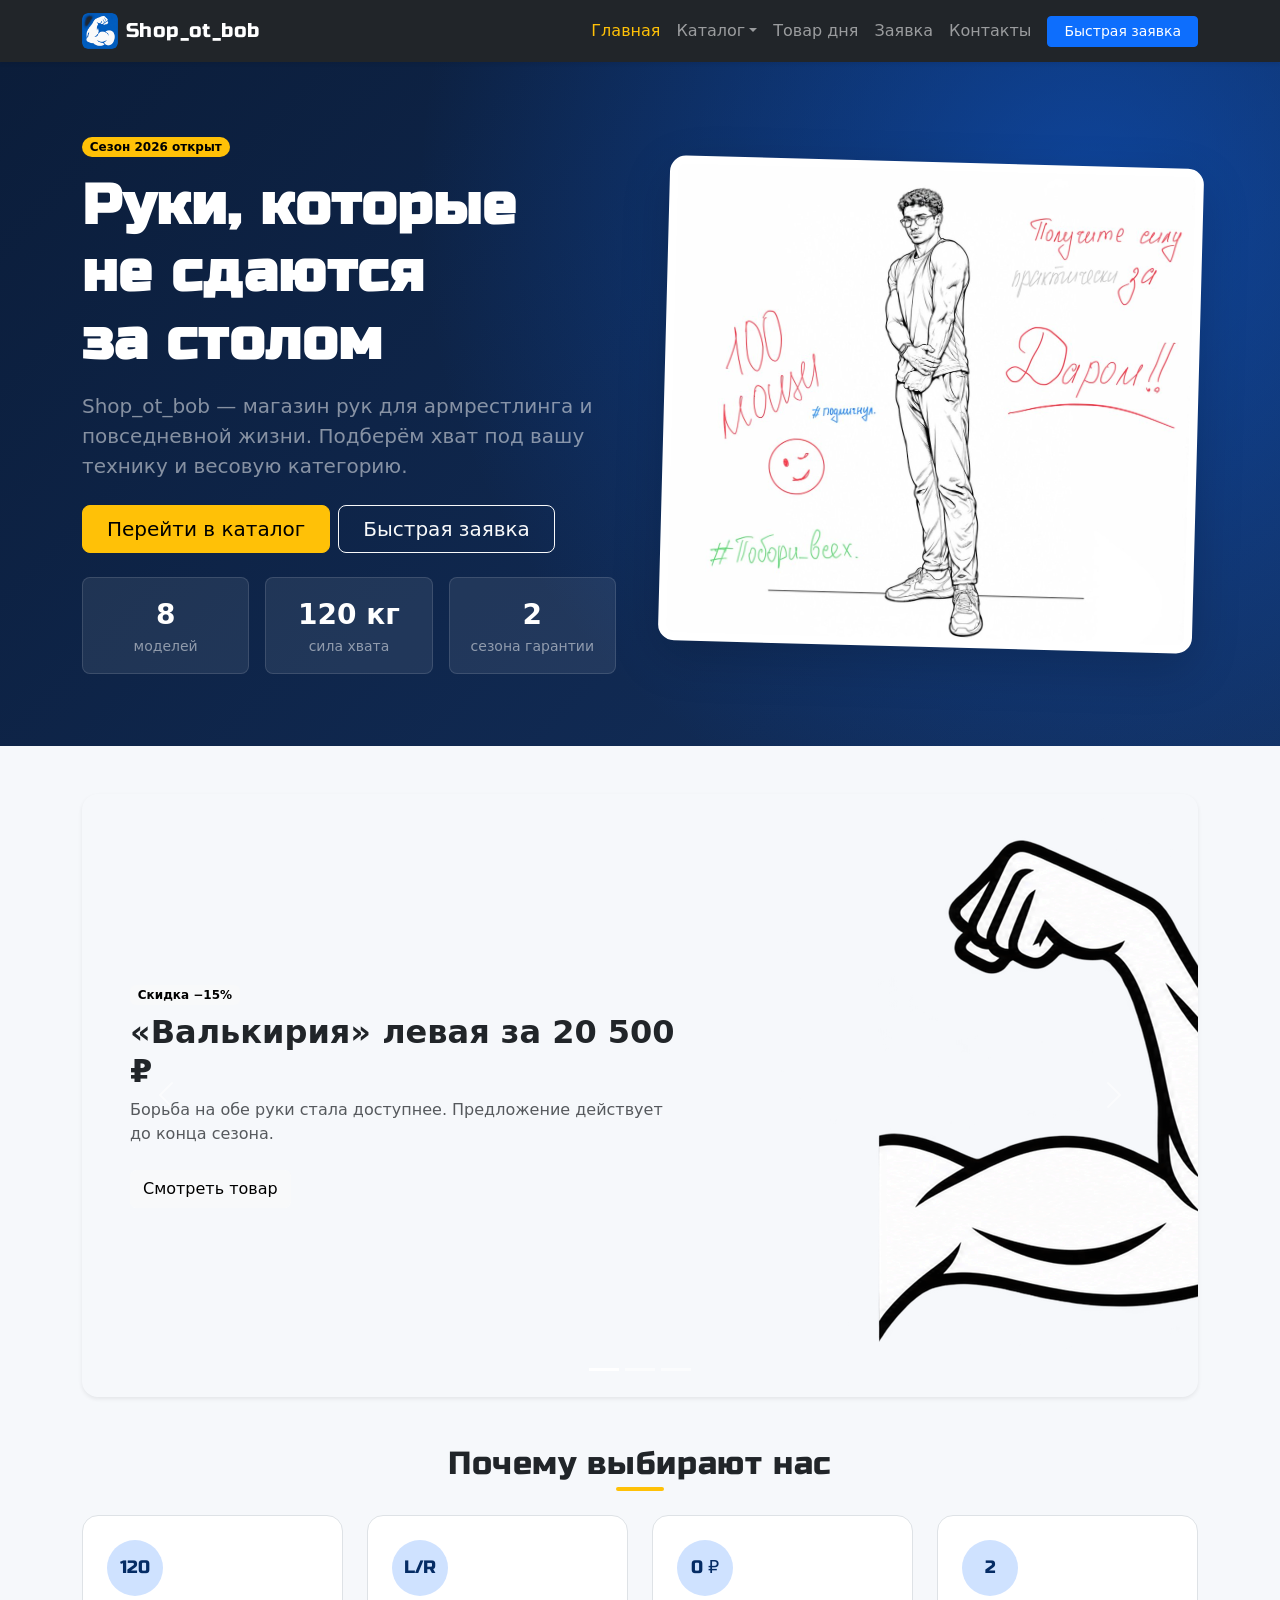
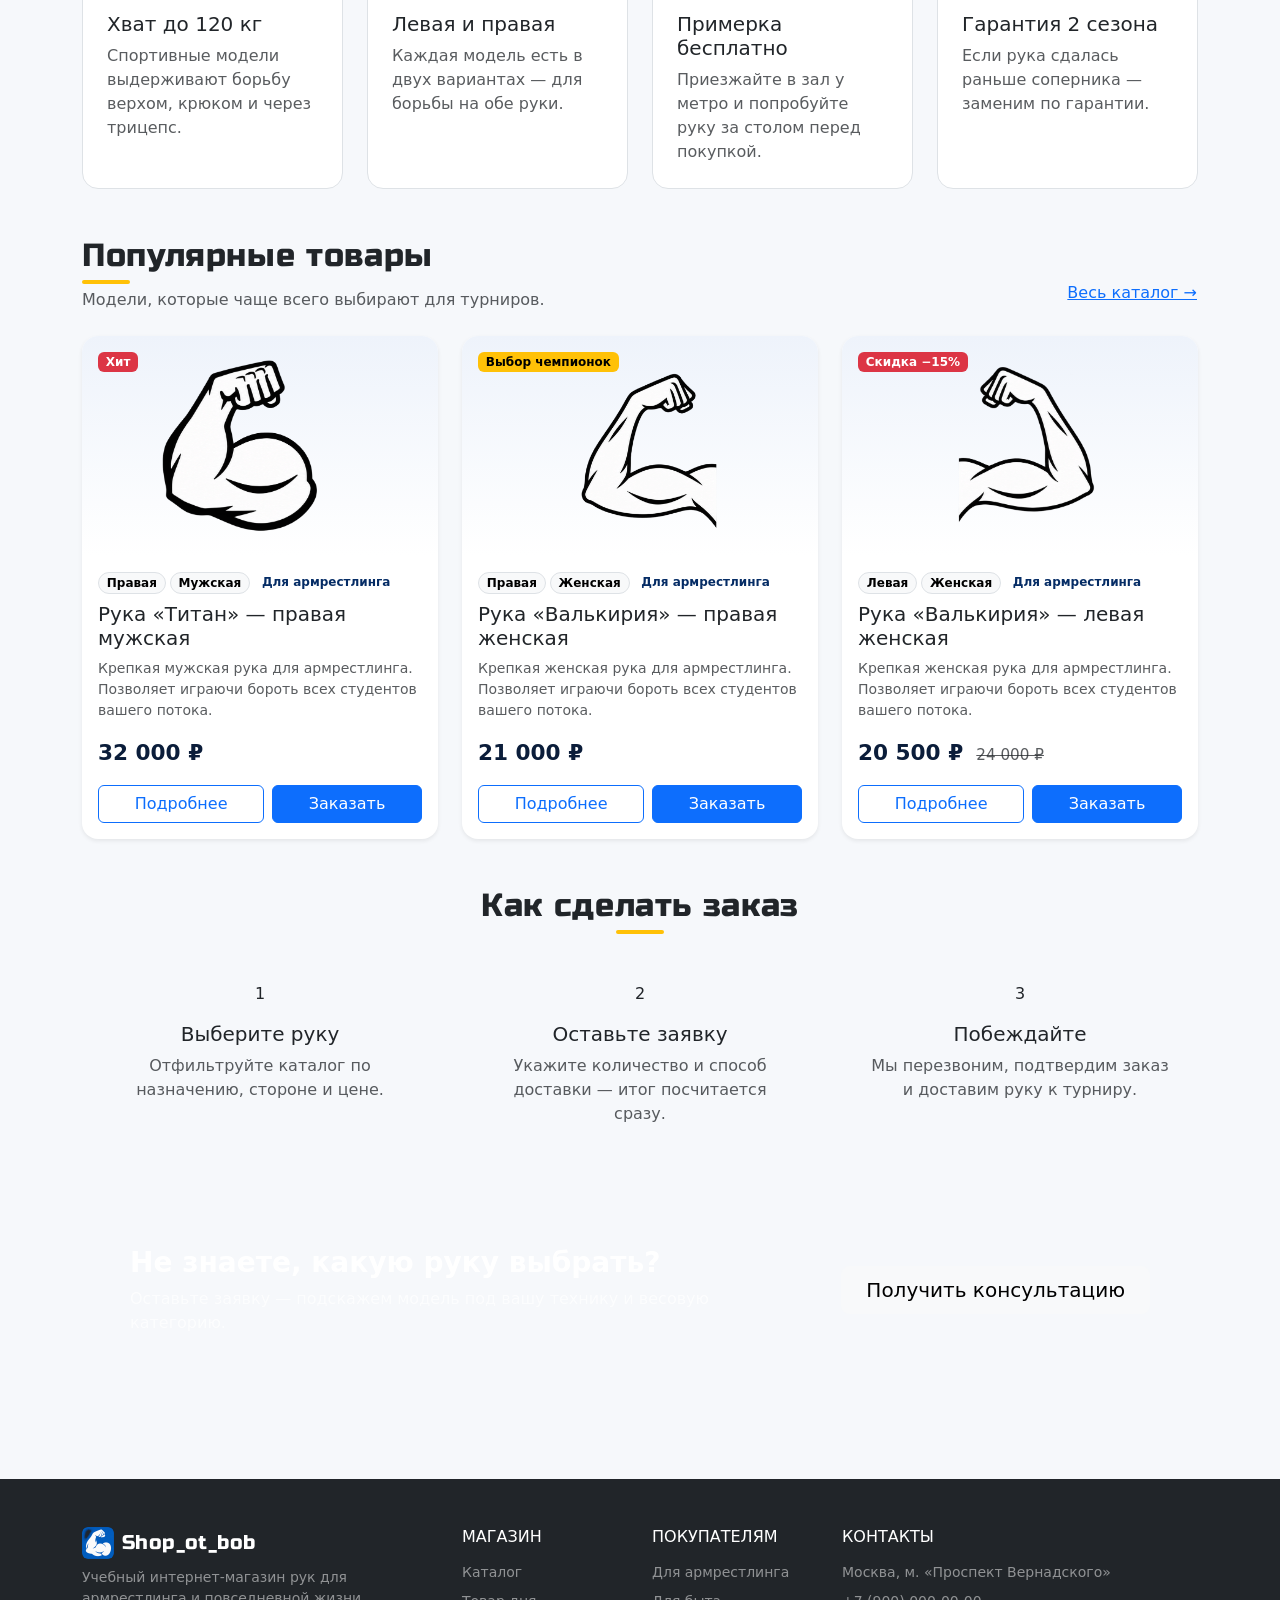
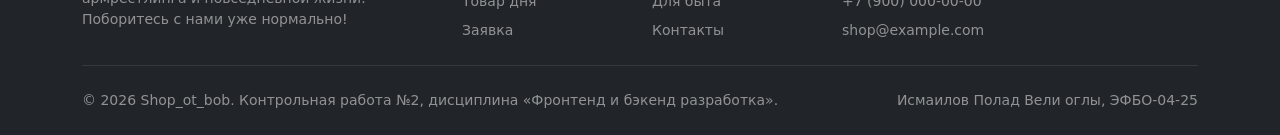
==== index.html @ 34218b52 "feat: add promo carousel, order steps and CTA to homepage Co-Authored-By: Claude Opus 5.5 <noreply@a" ====
<!DOCTYPE html>
<html lang="ru">
<head>
  <meta charset="UTF-8">
  <meta name="viewport" content="width=device-width, initial-scale=1.0">
  <title>Главная — Shop_ot_bob</title>
  <link rel="icon" type="image/png" href="images/logo.png">
  <link rel="preconnect" href="https://fonts.googleapis.com">
  <link rel="preconnect" href="https://fonts.gstatic.com" crossorigin>
  <link href="https://fonts.googleapis.com/css2?family=Russo+One&display=swap" rel="stylesheet">
  <link href="https://cdn.jsdelivr.net/npm/bootstrap@5.3.8/dist/css/bootstrap.min.css" rel="stylesheet">
  <link rel="stylesheet" href="css/custom.css">
</head>
<body class="d-flex flex-column min-vh-100">
  <header>
    <nav class="navbar navbar-expand-lg navbar-dark bg-dark sticky-top shadow-sm site-navbar" aria-label="Основная навигация">
      <div class="container">
        <a class="navbar-brand d-flex align-items-center gap-2 brand" href="index.html">
          <img src="images/logo.png" alt="" width="36" height="36" class="rounded-2">
          Shop_ot_bob
        </a>
        <button class="navbar-toggler" type="button" data-bs-toggle="collapse" data-bs-target="#mainNavbar" aria-controls="mainNavbar" aria-expanded="false" aria-label="Открыть меню">
          <span class="navbar-toggler-icon"></span>
        </button>
        <div class="collapse navbar-collapse" id="mainNavbar">
          <ul class="navbar-nav ms-auto mb-2 mb-lg-0 align-items-lg-center">
          <li class="nav-item"><a class="nav-link active" aria-current="page" href="index.html">Главная</a></li>
          <li class="nav-item dropdown">
            <a class="nav-link dropdown-toggle" href="catalog.html" role="button" data-bs-toggle="dropdown" aria-expanded="false">Каталог</a>
            <ul class="dropdown-menu dropdown-menu-dark">
              <li><a class="dropdown-item" href="catalog.html">Все товары</a></li>
              <li><hr class="dropdown-divider"></li>
              <li><a class="dropdown-item" href="catalog.html?category=sport">Для армрестлинга</a></li>
              <li><a class="dropdown-item" href="catalog.html?category=daily">Для быта</a></li>
            </ul>
          </li>
          <li class="nav-item"><a class="nav-link" href="product.html">Товар дня</a></li>
          <li class="nav-item"><a class="nav-link" href="order.html">Заявка</a></li>
          <li class="nav-item"><a class="nav-link" href="contacts.html">Контакты</a></li>
          <li class="nav-item ms-lg-2 mt-2 mt-lg-0">
            <button type="button" class="btn btn-primary btn-sm px-3" data-bs-toggle="modal" data-bs-target="#orderModal">Быстрая заявка</button>
          </li>
          </ul>
        </div>
      </div>
    </nav>
  </header>

  <main class="flex-grow-1">
    <section class="container-fluid hero text-white py-5">
      <div class="container py-lg-4">
        <div class="row align-items-center g-5">
          <div class="col-12 col-lg-6">
            <span class="badge rounded-pill text-bg-warning mb-3">Сезон 2026 открыт</span>
            <h1 class="display-4 fw-bold hero__title mb-3">Руки, которые не&nbsp;сдаются за&nbsp;столом</h1>
            <p class="lead text-white-50 mb-4">Shop_ot_bob — магазин рук для армрестлинга и повседневной жизни. Подберём хват под вашу технику и&nbsp;весовую категорию.</p>
            <div class="d-flex flex-wrap gap-2 mb-4">
              <a class="btn btn-warning btn-lg px-4" href="catalog.html">Перейти в каталог</a>
              <button type="button" class="btn btn-outline-light btn-lg px-4" data-bs-toggle="modal" data-bs-target="#orderModal">Быстрая заявка</button>
            </div>
            <div class="row g-3 text-center hero__stats">
              <div class="col-4">
                <div class="p-3 rounded-3 hero__stat">
                  <div class="fs-3 fw-bold">8</div>
                  <div class="small text-white-50">моделей</div>
                </div>
              </div>
              <div class="col-4">
                <div class="p-3 rounded-3 hero__stat">
                  <div class="fs-3 fw-bold">120&nbsp;кг</div>
                  <div class="small text-white-50">сила хвата</div>
                </div>
              </div>
              <div class="col-4">
                <div class="p-3 rounded-3 hero__stat">
                  <div class="fs-3 fw-bold">2</div>
                  <div class="small text-white-50">сезона гарантии</div>
                </div>
              </div>
            </div>
          </div>
          <div class="col-12 col-lg-6">
            <div class="hero__media bg-white rounded-4 shadow-lg p-2">
              <img src="images/promo.jpg" class="img-fluid rounded-3" alt="Основатель магазина на рекламном плакате: «Получите силу армрестлинга за даром»">
            </div>
          </div>
        </div>
      </div>
    </section>

    <section class="container my-5" aria-labelledby="promo-title">
      <h2 id="promo-title" class="visually-hidden">Акции магазина</h2>
      <div id="promoCarousel" class="carousel slide promo-carousel rounded-4 overflow-hidden shadow-sm" data-bs-ride="carousel" data-bs-interval="6000">
        <div class="carousel-indicators">
          <button type="button" data-bs-target="#promoCarousel" data-bs-slide-to="0" class="active" aria-current="true" aria-label="Акция 1"></button>
          <button type="button" data-bs-target="#promoCarousel" data-bs-slide-to="1" aria-label="Акция 2"></button>
          <button type="button" data-bs-target="#promoCarousel" data-bs-slide-to="2" aria-label="Акция 3"></button>
        </div>
        <div class="carousel-inner">
          <div class="carousel-item active promo-slide promo-slide--red">
            <div class="row g-0 align-items-center h-100">
              <div class="col-12 col-md-7 px-5 pt-4 pb-5 p-lg-5">
                <span class="badge text-bg-light mb-2">Скидка −15%</span>
                <h3 class="h2 fw-bold">«Валькирия» левая за 20 500 ₽</h3>
                <p class="mb-4 opacity-75">Борьба на обе руки стала доступнее. Предложение действует до конца сезона.</p>
                <a href="product.html?id=4" class="btn btn-light">Смотреть товар</a>
              </div>
              <div class="col-md-5 d-none d-md-block text-center p-4">
                <img src="images/lev_zhenskaya_ruka.png" class="promo-slide__img" alt="">
              </div>
            </div>
          </div>
          <div class="carousel-item promo-slide promo-slide--blue">
            <div class="row g-0 align-items-center h-100">
              <div class="col-12 col-md-7 px-5 pt-4 pb-5 p-lg-5">
                <span class="badge text-bg-success mb-2">Новинка</span>
                <h3 class="h2 fw-bold">«Титан» теперь и для левой руки</h3>
                <p class="mb-4 opacity-75">Зеркальная версия флагмана с хватом 115 кг для левосторонней борьбы.</p>
                <a href="product.html?id=2" class="btn btn-light">Смотреть товар</a>
              </div>
              <div class="col-md-5 d-none d-md-block text-center p-4">
                <img src="images/levaya_ruka.png" class="promo-slide__img" alt="">
              </div>
            </div>
          </div>
          <div class="carousel-item promo-slide promo-slide--dark">
            <div class="row g-0 align-items-center h-100">
              <div class="col-12 col-md-7 px-5 pt-4 pb-5 p-lg-5">
                <span class="badge text-bg-warning mb-2">Доставка</span>
                <h3 class="h2 fw-bold">Бесплатная доставка от 30 000 ₽</h3>
                <p class="mb-4 opacity-75">Курьером по Москве или самовывозом у метро «Проспект Вернадского».</p>
                <a href="order.html" class="btn btn-light">Оформить заявку</a>
              </div>
              <div class="col-md-5 d-none d-md-block text-center p-4">
                <img src="images/pravaya_ruka.png" class="promo-slide__img" alt="">
              </div>
            </div>
          </div>
        </div>
        <button class="carousel-control-prev" type="button" data-bs-target="#promoCarousel" data-bs-slide="prev">
          <span class="carousel-control-prev-icon" aria-hidden="true"></span>
          <span class="visually-hidden">Предыдущая акция</span>
        </button>
        <button class="carousel-control-next" type="button" data-bs-target="#promoCarousel" data-bs-slide="next">
          <span class="carousel-control-next-icon" aria-hidden="true"></span>
          <span class="visually-hidden">Следующая акция</span>
        </button>
      </div>
    </section>

    <section class="container my-5" aria-labelledby="advantages-title">
      <h2 id="advantages-title" class="section-title text-center mb-4">Почему выбирают нас</h2>
      <div class="row g-4">
        <div class="col-12 col-md-6 col-lg-3">
          <div class="feature h-100 p-4 bg-body rounded-4 border">
            <div class="feature__icon mb-3">120</div>
            <h3 class="h5">Хват до 120 кг</h3>
            <p class="mb-0 text-body-secondary">Спортивные модели выдерживают борьбу верхом, крюком и через трицепс.</p>
          </div>
        </div>
        <div class="col-12 col-md-6 col-lg-3">
          <div class="feature h-100 p-4 bg-body rounded-4 border">
            <div class="feature__icon mb-3">L/R</div>
            <h3 class="h5">Левая и правая</h3>
            <p class="mb-0 text-body-secondary">Каждая модель есть в двух вариантах — для борьбы на обе руки.</p>
          </div>
        </div>
        <div class="col-12 col-md-6 col-lg-3">
          <div class="feature h-100 p-4 bg-body rounded-4 border">
            <div class="feature__icon mb-3">0&nbsp;₽</div>
            <h3 class="h5">Примерка бесплатно</h3>
            <p class="mb-0 text-body-secondary">Приезжайте в зал у метро и попробуйте руку за столом перед покупкой.</p>
          </div>
        </div>
        <div class="col-12 col-md-6 col-lg-3">
          <div class="feature h-100 p-4 bg-body rounded-4 border">
            <div class="feature__icon mb-3">2</div>
            <h3 class="h5">Гарантия 2 сезона</h3>
            <p class="mb-0 text-body-secondary">Если рука сдалась раньше соперника — заменим по гарантии.</p>
          </div>
        </div>
      </div>
    </section>

    <section class="container my-5" aria-labelledby="popular-title">
      <div class="row align-items-end g-3 mb-4">
        <div class="col-12 col-md-8">
          <h2 id="popular-title" class="section-title mb-1">Популярные товары</h2>
          <p class="text-body-secondary mb-0">Модели, которые чаще всего выбирают для турниров.</p>
        </div>
        <div class="col-12 col-md-4 text-md-end">
          <a href="catalog.html" class="btn btn-link px-0">Весь каталог →</a>
        </div>
      </div>
      <div class="row g-4">
        <div class="col-12 col-md-6 col-lg-4 product-col" data-id="1" data-name="Рука «Титан» — правая мужская" data-price="32000" data-category="sport" data-gender="m" data-side="right" data-stock="yes">
          <article class="card product-card h-100 shadow-sm">
            <div class="product-card__media position-relative">
              <span class="badge text-bg-danger product-card__badge position-absolute top-0 start-0 m-3">Хит</span>
              <img src="images/pravaya_ruka.png" class="card-img-top product-card__img" alt="Рука «Титан» — правая мужская" loading="lazy">
            </div>
            <div class="card-body d-flex flex-column">
              <div class="d-flex flex-wrap gap-1 mb-2">
                <span class="badge rounded-pill text-bg-light border">Правая</span>
                <span class="badge rounded-pill text-bg-light border">Мужская</span>
                <span class="badge rounded-pill text-bg-primary-subtle text-primary-emphasis">Для армрестлинга</span>
              </div>
              <h3 class="card-title h5">Рука «Титан» — правая мужская</h3>
              <p class="card-text text-body-secondary small">Крепкая мужская рука для армрестлинга. Позволяет играючи бороть всех студентов вашего потока.</p>
              <div class="mt-auto">
                <p class="price mb-3">32 000 ₽</p>
                <div class="d-flex gap-2">
                  <a href="product.html?id=1" class="btn btn-outline-primary flex-fill">Подробнее</a>
                  <button type="button" class="btn btn-primary flex-fill" data-bs-toggle="modal" data-bs-target="#orderModal" data-product="1">Заказать</button>
                </div>
              </div>
            </div>
          </article>
        </div>
        <div class="col-12 col-md-6 col-lg-4 product-col" data-id="3" data-name="Рука «Валькирия» — правая женская" data-price="21000" data-category="sport" data-gender="f" data-side="right" data-stock="yes">
          <article class="card product-card h-100 shadow-sm">
            <div class="product-card__media position-relative">
              <span class="badge text-bg-warning product-card__badge position-absolute top-0 start-0 m-3">Выбор чемпионок</span>
              <img src="images/prav_zhenskaya_ruka.png" class="card-img-top product-card__img" alt="Рука «Валькирия» — правая женская" loading="lazy">
            </div>
            <div class="card-body d-flex flex-column">
              <div class="d-flex flex-wrap gap-1 mb-2">
                <span class="badge rounded-pill text-bg-light border">Правая</span>
                <span class="badge rounded-pill text-bg-light border">Женская</span>
                <span class="badge rounded-pill text-bg-primary-subtle text-primary-emphasis">Для армрестлинга</span>
              </div>
              <h3 class="card-title h5">Рука «Валькирия» — правая женская</h3>
              <p class="card-text text-body-secondary small">Крепкая женская рука для армрестлинга. Позволяет играючи бороть всех студентов вашего потока.</p>
              <div class="mt-auto">
                <p class="price mb-3">21 000 ₽</p>
                <div class="d-flex gap-2">
                  <a href="product.html?id=3" class="btn btn-outline-primary flex-fill">Подробнее</a>
                  <button type="button" class="btn btn-primary flex-fill" data-bs-toggle="modal" data-bs-target="#orderModal" data-product="3">Заказать</button>
                </div>
              </div>
            </div>
          </article>
        </div>
        <div class="col-12 col-md-6 col-lg-4 product-col" data-id="4" data-name="Рука «Валькирия» — левая женская" data-price="20500" data-category="sport" data-gender="f" data-side="left" data-stock="yes">
          <article class="card product-card h-100 shadow-sm">
            <div class="product-card__media position-relative">
              <span class="badge text-bg-danger product-card__badge position-absolute top-0 start-0 m-3">Скидка −15%</span>
              <img src="images/lev_zhenskaya_ruka.png" class="card-img-top product-card__img" alt="Рука «Валькирия» — левая женская" loading="lazy">
            </div>
            <div class="card-body d-flex flex-column">
              <div class="d-flex flex-wrap gap-1 mb-2">
                <span class="badge rounded-pill text-bg-light border">Левая</span>
                <span class="badge rounded-pill text-bg-light border">Женская</span>
                <span class="badge rounded-pill text-bg-primary-subtle text-primary-emphasis">Для армрестлинга</span>
              </div>
              <h3 class="card-title h5">Рука «Валькирия» — левая женская</h3>
              <p class="card-text text-body-secondary small">Крепкая женская рука для армрестлинга. Позволяет играючи бороть всех студентов вашего потока.</p>
              <div class="mt-auto">
                <p class="price mb-3">20 500 ₽ <s class="price-old">24 000 ₽</s></p>
                <div class="d-flex gap-2">
                  <a href="product.html?id=4" class="btn btn-outline-primary flex-fill">Подробнее</a>
                  <button type="button" class="btn btn-primary flex-fill" data-bs-toggle="modal" data-bs-target="#orderModal" data-product="4">Заказать</button>
                </div>
              </div>
            </div>
          </article>
        </div>
      </div>
    </section>

    <section class="container my-5" aria-labelledby="steps-title">
      <h2 id="steps-title" class="section-title text-center mb-4">Как сделать заказ</h2>
      <div class="row g-4 text-center">
        <div class="col-12 col-md-4">
          <div class="step h-100 p-4">
            <div class="step__num mx-auto mb-3">1</div>
            <h3 class="h5">Выберите руку</h3>
            <p class="text-body-secondary mb-0">Отфильтруйте каталог по назначению, стороне и цене.</p>
          </div>
        </div>
        <div class="col-12 col-md-4">
          <div class="step h-100 p-4">
            <div class="step__num mx-auto mb-3">2</div>
            <h3 class="h5">Оставьте заявку</h3>
            <p class="text-body-secondary mb-0">Укажите количество и способ доставки — итог посчитается сразу.</p>
          </div>
        </div>
        <div class="col-12 col-md-4">
          <div class="step h-100 p-4">
            <div class="step__num mx-auto mb-3">3</div>
            <h3 class="h5">Побеждайте</h3>
            <p class="text-body-secondary mb-0">Мы перезвоним, подтвердим заказ и доставим руку к турниру.</p>
          </div>
        </div>
      </div>
    </section>

    <section class="container my-5">
      <div class="cta rounded-4 p-4 p-lg-5 text-white">
        <div class="row align-items-center g-4">
          <div class="col-12 col-lg-8">
            <h2 class="h3 fw-bold mb-2">Не знаете, какую руку выбрать?</h2>
            <p class="mb-0 opacity-75">Оставьте заявку — подскажем модель под вашу технику и весовую категорию.</p>
          </div>
          <div class="col-12 col-lg-4 text-lg-end">
            <button type="button" class="btn btn-light btn-lg px-4" data-bs-toggle="modal" data-bs-target="#orderModal">Получить консультацию</button>
          </div>
        </div>
      </div>
    </section>
  </main>

  <footer class="site-footer bg-dark text-white-50 pt-5 pb-4 mt-5">
    <div class="container">
      <div class="row g-4">
        <div class="col-12 col-md-6 col-lg-4">
          <a class="d-inline-flex align-items-center gap-2 text-white text-decoration-none brand fs-5 mb-2" href="index.html">
            <img src="images/logo.png" alt="" width="32" height="32" class="rounded-2">
            Shop_ot_bob
          </a>
          <p class="small mb-0">Учебный интернет-магазин рук для армрестлинга и повседневной жизни. Поборитесь с нами уже нормально!</p>
        </div>
        <div class="col-6 col-md-3 col-lg-2">
          <h2 class="h6 text-white text-uppercase mb-3">Магазин</h2>
          <ul class="list-unstyled small mb-0">
            <li class="mb-2"><a class="footer-link" href="catalog.html">Каталог</a></li>
            <li class="mb-2"><a class="footer-link" href="product.html">Товар дня</a></li>
            <li><a class="footer-link" href="order.html">Заявка</a></li>
          </ul>
        </div>
        <div class="col-6 col-md-3 col-lg-2">
          <h2 class="h6 text-white text-uppercase mb-3">Покупателям</h2>
          <ul class="list-unstyled small mb-0">
            <li class="mb-2"><a class="footer-link" href="catalog.html?category=sport">Для армрестлинга</a></li>
            <li class="mb-2"><a class="footer-link" href="catalog.html?category=daily">Для быта</a></li>
            <li><a class="footer-link" href="contacts.html">Контакты</a></li>
          </ul>
        </div>
        <div class="col-12 col-lg-4">
          <h2 class="h6 text-white text-uppercase mb-3">Контакты</h2>
          <ul class="list-unstyled small mb-0">
            <li class="mb-2">Москва, м. «Проспект Вернадского»</li>
            <li class="mb-2"><a class="footer-link" href="tel:+79000000000">+7 (900) 000-00-00</a></li>
            <li><a class="footer-link" href="mailto:shop@example.com">shop@example.com</a></li>
          </ul>
        </div>
      </div>
      <hr class="border-secondary my-4">
      <div class="d-flex flex-column flex-md-row justify-content-between gap-2 small">
        <span>&copy; 2026 Shop_ot_bob. Контрольная работа №2, дисциплина «Фронтенд и бэкенд разработка».</span>
        <span>Исмаилов Полад Вели оглы, ЭФБО-04-25</span>
      </div>
    </div>
  </footer>

  <div class="modal fade" id="orderModal" tabindex="-1" aria-labelledby="orderModalLabel" aria-hidden="true">
    <div class="modal-dialog modal-dialog-centered">
      <div class="modal-content">
        <form id="quickOrderForm" class="needs-validation" action="#" method="post" novalidate>
          <div class="modal-header">
            <h2 class="modal-title fs-5" id="orderModalLabel">Быстрая заявка</h2>
            <button type="button" class="btn-close" data-bs-dismiss="modal" aria-label="Закрыть"></button>
          </div>
          <div class="modal-body">
            <p class="text-body-secondary small">Оставьте контакты — перезвоним в течение дня и уточним размер хвата.</p>
            <div class="mb-3">
              <label for="quick-name" class="form-label">Имя</label>
              <input id="quick-name" name="name" type="text" class="form-control" placeholder="Как к вам обращаться" minlength="2" autocomplete="given-name" required>
              <div class="invalid-feedback">Введите имя (минимум 2 символа).</div>
            </div>
            <div class="mb-3">
              <label for="quick-phone" class="form-label">Телефон</label>
              <div class="input-group has-validation">
                <span class="input-group-text">+7</span>
                <input id="quick-phone" name="phone" type="tel" inputmode="numeric" class="form-control" placeholder="9001234567" pattern="[0-9]{10}" autocomplete="tel-national" required>
                <div class="invalid-feedback">Введите 10 цифр номера без +7.</div>
              </div>
            </div>
            <div class="mb-3">
              <label for="quick-product" class="form-label">Товар</label>
              <select id="quick-product" name="product" class="form-select" required>
                <option value="" selected disabled>Выберите товар</option>
                <option value="1" data-price="32000">Рука «Титан» — правая мужская — 32 000 ₽</option>
                <option value="2" data-price="31000">Рука «Титан» — левая мужская — 31 000 ₽</option>
                <option value="3" data-price="21000">Рука «Валькирия» — правая женская — 21 000 ₽</option>
                <option value="4" data-price="20500">Рука «Валькирия» — левая женская — 20 500 ₽</option>
                <option value="5" data-price="10000">Рука «Будни» — правая мужская — 10 000 ₽</option>
                <option value="6" data-price="10000">Рука «Будни» — левая мужская — 10 000 ₽</option>
                <option value="7" data-price="9000">Рука «Грация» — правая женская — 9 000 ₽</option>
                <option value="8" data-price="8100">Рука «Грация» — левая женская — 8 100 ₽</option>
              </select>
              <div class="invalid-feedback">Выберите товар.</div>
            </div>
            <div class="form-check">
              <input id="quick-agree" name="agreement" type="checkbox" class="form-check-input" required>
              <label for="quick-agree" class="form-check-label">Согласен на обработку персональных данных</label>
              <div class="invalid-feedback">Без согласия заявку отправить нельзя.</div>
            </div>
          </div>
          <div class="modal-footer">
            <button type="button" class="btn btn-outline-secondary" data-bs-dismiss="modal">Отмена</button>
            <button type="submit" class="btn btn-primary">Отправить заявку</button>
          </div>
        </form>
      </div>
    </div>
  </div>

  <div class="toast-container position-fixed bottom-0 end-0 p-3">
    <div id="appToast" class="toast" role="status" aria-live="polite" aria-atomic="true">
      <div class="toast-header">
        <img src="images/logo.png" class="rounded me-2" alt="" width="20" height="20">
        <strong class="me-auto">Shop_ot_bob</strong>
        <small>только что</small>
        <button type="button" class="btn-close" data-bs-dismiss="toast" aria-label="Закрыть"></button>
      </div>
      <div class="toast-body" id="appToastBody">Готово!</div>
    </div>
  </div>

  <script src="https://cdn.jsdelivr.net/npm/bootstrap@5.3.8/dist/js/bootstrap.bundle.min.js"></script>
  <script src="js/main.js"></script>
</body>
</html>
---- css/custom.css ----
:root {
  --shop-accent: #ffc107;
  --shop-dark: #0b1d3a;
  --shop-blue: #0d5bd7;
  --shop-radius: 1rem;
}

body {
  background-color: #f6f8fb;
}

.brand,
.section-title,
.hero__title {
  font-family: "Russo One", system-ui, sans-serif;
  font-weight: 400;
  letter-spacing: 0.02em;
}

.site-navbar .nav-link.active {
  color: var(--shop-accent);
}

.section-title {
  position: relative;
  padding-bottom: 0.5rem;
}

.section-title::after {
  content: "";
  position: absolute;
  left: 0;
  bottom: 0;
  width: 3rem;
  height: 4px;
  border-radius: 2px;
  background-color: var(--shop-accent);
}

.text-center > .section-title::after,
.section-title.text-center::after {
  left: 50%;
  transform: translateX(-50%);
}

.hero {
  background:
    radial-gradient(circle at 85% 20%, rgba(13, 91, 215, 0.55), transparent 55%),
    linear-gradient(135deg, var(--shop-dark) 0%, #13305f 100%);
}

.hero__stat {
  background-color: rgba(255, 255, 255, 0.08);
  border: 1px solid rgba(255, 255, 255, 0.12);
}

.hero__media {
  transform: rotate(1.5deg);
}

.feature {
  transition: transform 0.2s ease, box-shadow 0.2s ease;
}

.feature:hover {
  transform: translateY(-4px);
  box-shadow: 0 0.75rem 1.5rem rgba(11, 29, 58, 0.08);
}

.feature__icon {
  display: inline-flex;
  align-items: center;
  justify-content: center;
  min-width: 3.5rem;
  height: 3.5rem;
  padding: 0 0.75rem;
  border-radius: 999px;
  background-color: var(--bs-primary-bg-subtle);
  color: var(--bs-primary-text-emphasis);
  font-family: "Russo One", system-ui, sans-serif;
  font-size: 1.1rem;
}

.product-card {
  border: 0;
  border-radius: var(--shop-radius);
  overflow: hidden;
  transition: transform 0.2s ease, box-shadow 0.2s ease;
}

.product-card:hover {
  transform: translateY(-4px);
  box-shadow: 0 1rem 2rem rgba(11, 29, 58, 0.12) !important;
}

.product-card__media {
  background: linear-gradient(180deg, #eef3fb 0%, #ffffff 100%);
}

.product-card__img {
  height: 220px;
  padding: 1.5rem;
  object-fit: contain;
}

.product-card__badge {
  z-index: 1;
}

.price {
  font-weight: 700;
  font-size: 1.35rem;
  color: var(--shop-dark);
}

.price-old {
  margin-left: 0.35rem;
  font-weight: 400;
  font-size: 0.95rem;
  color: var(--bs-secondary-color);
}

.site-footer .footer-link {
  color: inherit;
  text-decoration: none;
}

.site-footer .footer-link:hover {
  color: #fff;
}

.page-head {
  background-image: linear-gradient(90deg, rgba(13, 91, 215, 0.06), transparent 60%);
}

.product-gallery {
  background: linear-gradient(180deg, #eef3fb 0%, #ffffff 100%);
}

.product-gallery__img {
  max-height: 420px;
  object-fit: contain;
}

.accordion-button:not(.collapsed) {
  background-color: var(--bs-primary-bg-subtle);
}
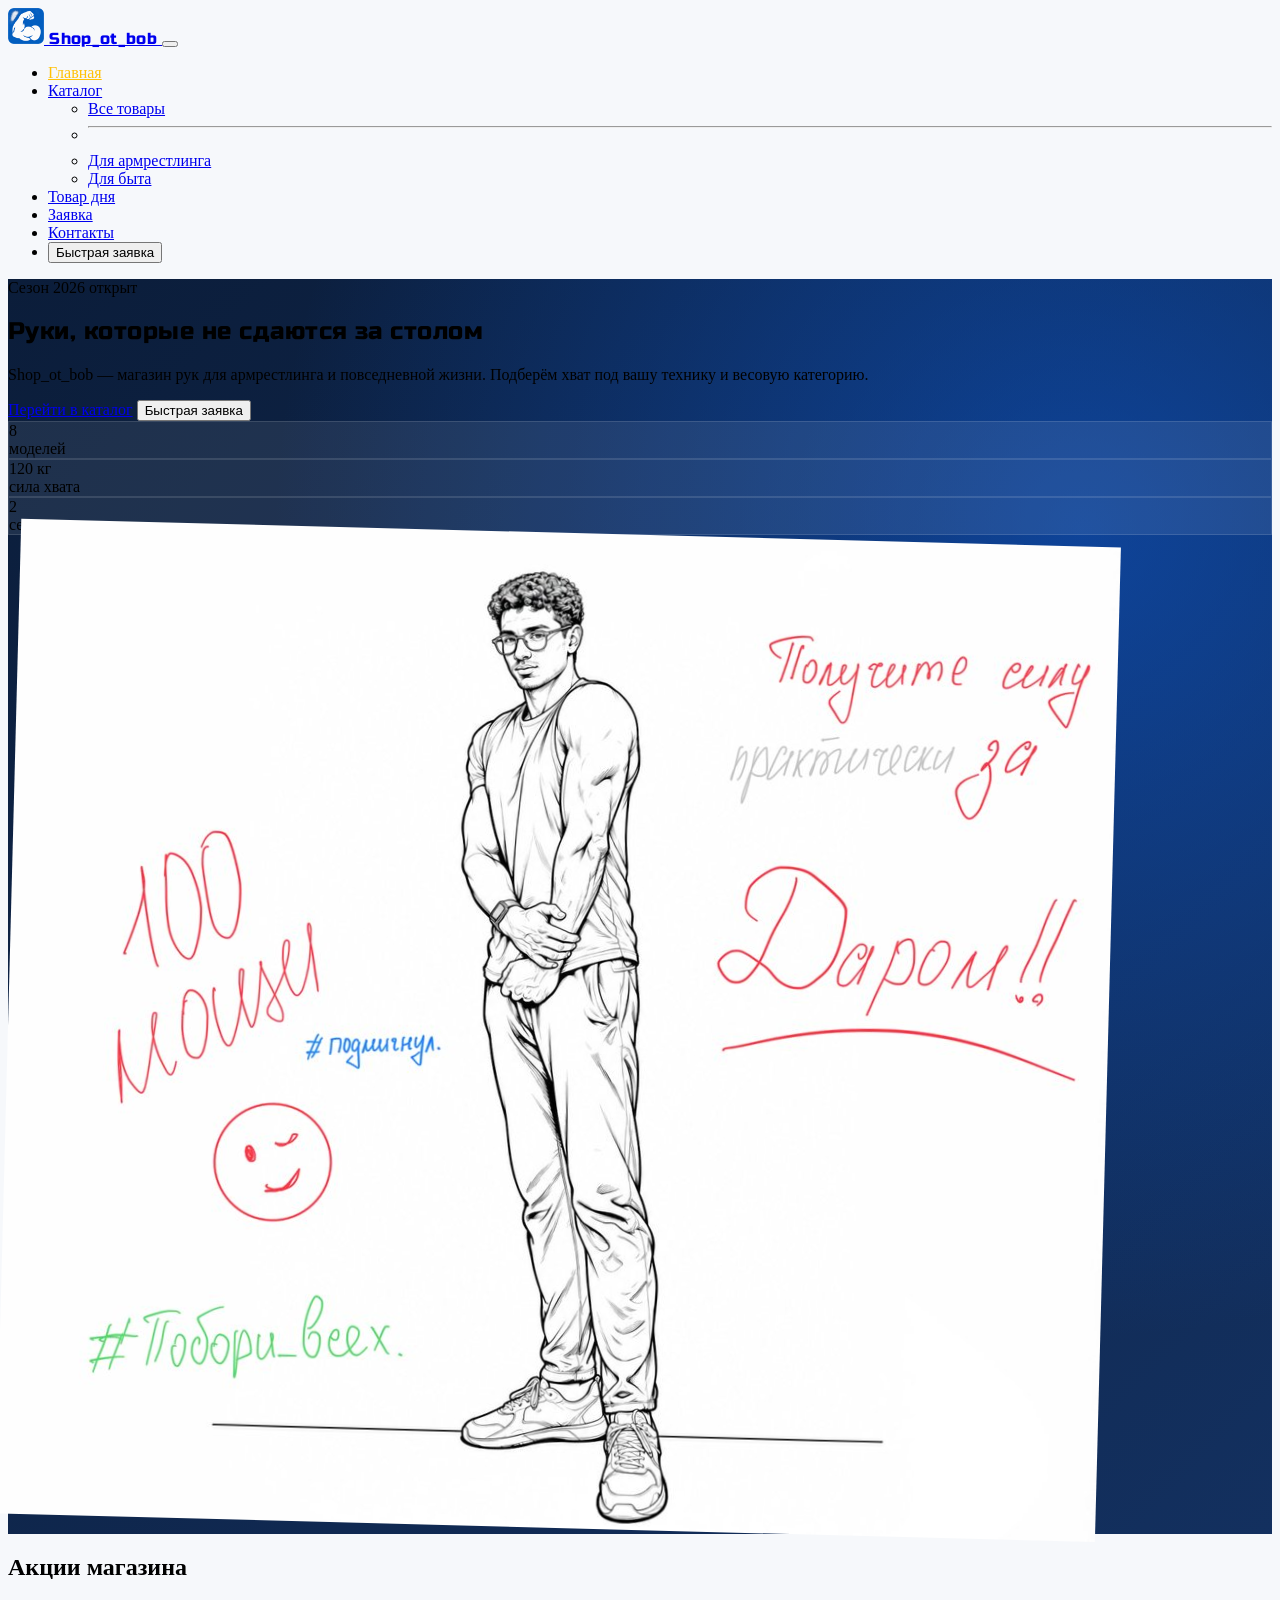
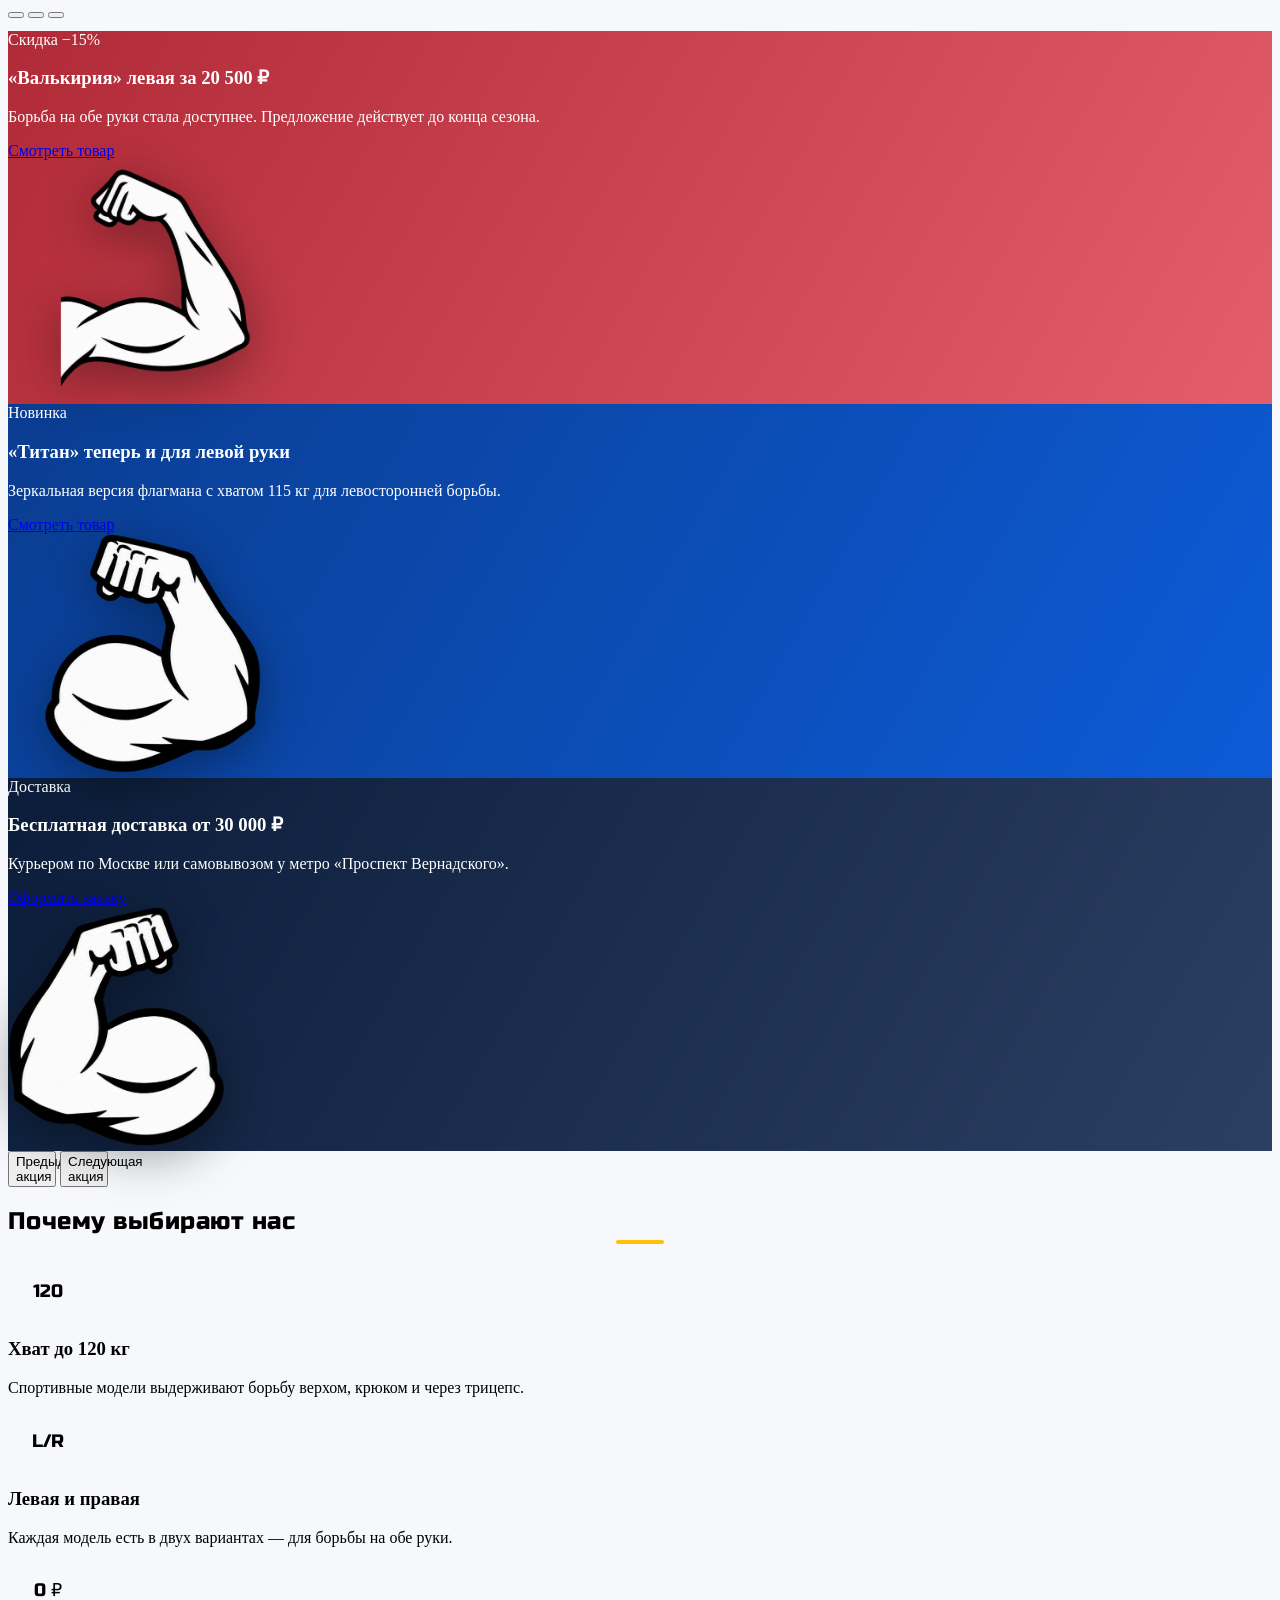
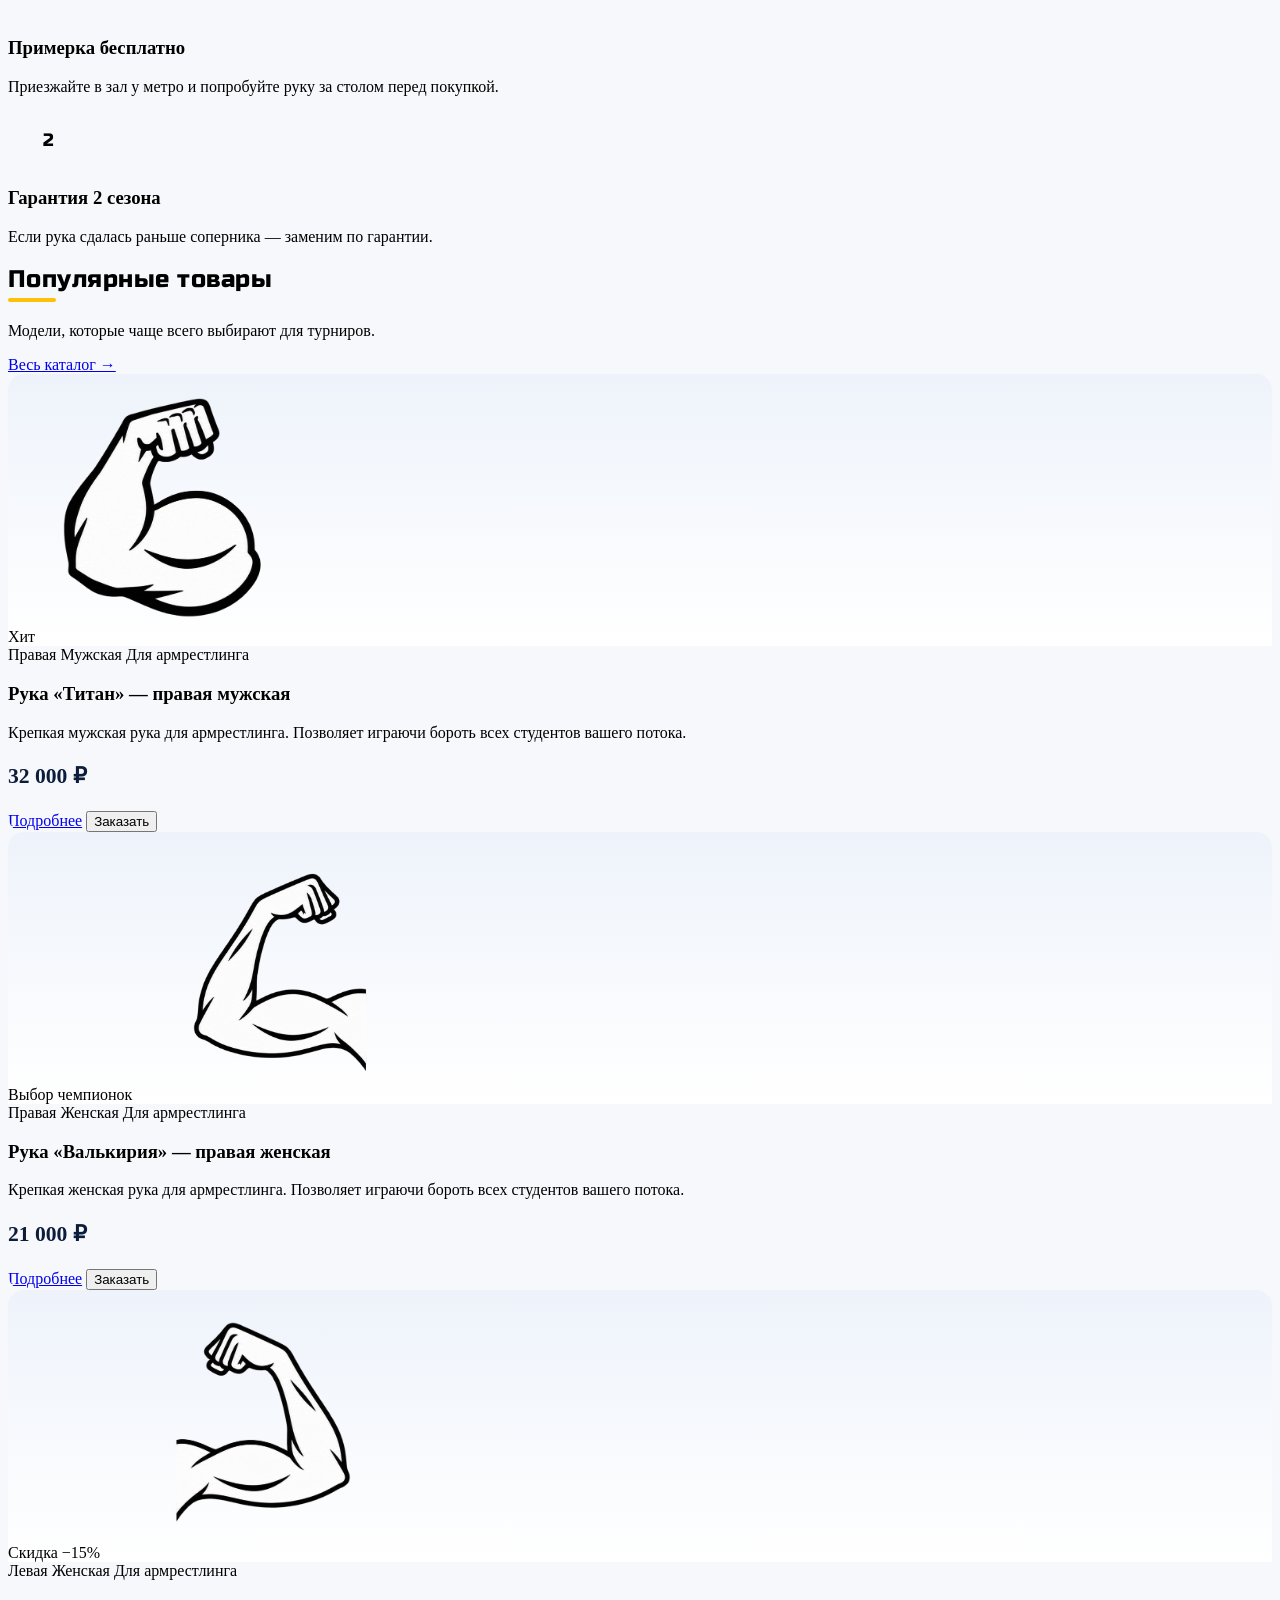
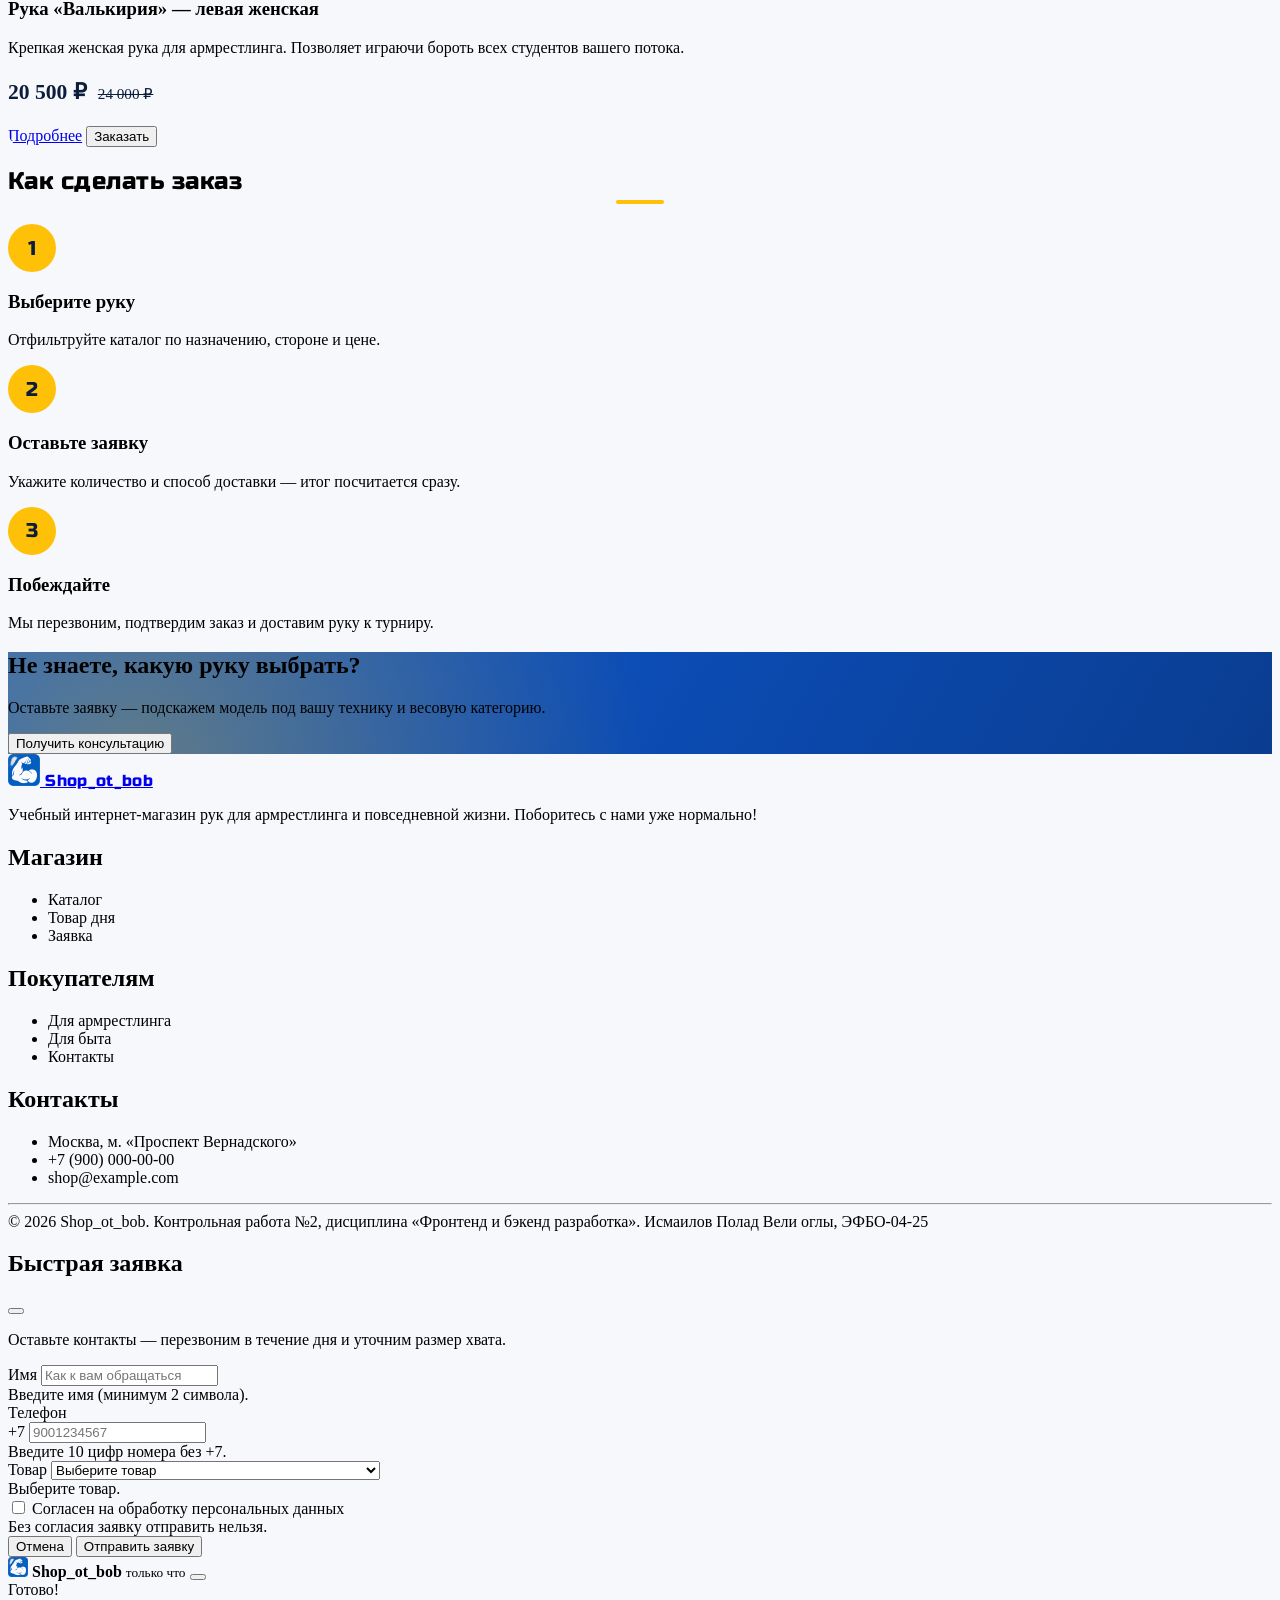
==== commit 6d3eff7c: "fix: add meta descriptions to all pages Co-Authored-By: Claude Opus 5.5 <noreply@anthropic.com> Clau" ====
--- a/index.html
+++ b/index.html
@@ -3,12 +3,13 @@
 <head>
   <meta charset="UTF-8">
   <meta name="viewport" content="width=device-width, initial-scale=1.0">
+  <meta name="description" content="Shop_ot_bob — учебный интернет-магазин рук для армрестлинга и повседневной жизни на Bootstrap.">
   <title>Главная — Shop_ot_bob</title>
   <link rel="icon" type="image/png" href="images/logo.png">
   <link rel="preconnect" href="https://fonts.googleapis.com">
   <link rel="preconnect" href="https://fonts.gstatic.com" crossorigin>
   <link href="https://fonts.googleapis.com/css2?family=Russo+One&display=swap" rel="stylesheet">
-  <link href="https://cdn.jsdelivr.net/npm/bootstrap@5.3.8/dist/css/bootstrap.min.css" rel="stylesheet">
+  <link rel="stylesheet" href="vendor/bootstrap/css/bootstrap.min.css">
   <link rel="stylesheet" href="css/custom.css">
 </head>
 <body class="d-flex flex-column min-vh-100">
@@ -418,7 +419,7 @@
     </div>
   </div>
 
-  <script src="https://cdn.jsdelivr.net/npm/bootstrap@5.3.8/dist/js/bootstrap.bundle.min.js"></script>
+  <script src="vendor/bootstrap/js/bootstrap.bundle.min.js"></script>
   <script src="js/main.js"></script>
 </body>
 </html>
--- a/css/custom.css
+++ b/css/custom.css
@@ -145,3 +145,116 @@
 .accordion-button:not(.collapsed) {
   background-color: var(--bs-primary-bg-subtle);
 }
+
+.filter-panel {
+  border: 0;
+  border-radius: var(--shop-radius);
+}
+
+.promo-slide {
+  min-height: 300px;
+  color: #fff;
+}
+
+.promo-slide--red {
+  background: linear-gradient(120deg, #b02a37, #e35d6a);
+}
+
+.promo-slide--blue {
+  background: linear-gradient(120deg, #0a3d91, var(--shop-blue));
+}
+
+.promo-slide--dark {
+  background: linear-gradient(120deg, var(--shop-dark), #2b3f63);
+}
+
+.promo-slide__img {
+  max-height: 240px;
+  max-width: 100%;
+  filter: drop-shadow(0 0.75rem 1.5rem rgba(0, 0, 0, 0.35));
+}
+
+.promo-carousel .carousel-indicators {
+  margin-bottom: 0.75rem;
+}
+
+.promo-carousel .carousel-control-prev,
+.promo-carousel .carousel-control-next {
+  width: 3rem;
+}
+
+.step__num {
+  display: flex;
+  align-items: center;
+  justify-content: center;
+  width: 3rem;
+  height: 3rem;
+  border-radius: 50%;
+  background-color: var(--shop-accent);
+  color: var(--shop-dark);
+  font-family: "Russo One", system-ui, sans-serif;
+  font-size: 1.25rem;
+}
+
+.cta {
+  background:
+    radial-gradient(circle at 10% 120%, rgba(255, 193, 7, 0.35), transparent 45%),
+    linear-gradient(120deg, var(--shop-blue), #0a3d91);
+}
+
+.order-summary {
+  top: 5.5rem;
+  border: 0;
+  border-radius: var(--shop-radius);
+  overflow: hidden;
+}
+
+.order-summary__img {
+  object-fit: contain;
+}
+
+.founder__img {
+  max-height: 180px;
+}
+
+.map-frame iframe {
+  border: 0;
+}
+
+.product-col.is-entering {
+  animation: card-in 0.25s ease both;
+}
+
+@keyframes card-in {
+  from {
+    opacity: 0;
+    transform: translateY(8px);
+  }
+  to {
+    opacity: 1;
+    transform: none;
+  }
+}
+
+@media (max-width: 575.98px) {
+  .hero__media {
+    transform: none;
+  }
+
+  .promo-slide {
+    min-height: 260px;
+  }
+
+  .map-frame.ratio-21x9 {
+    --bs-aspect-ratio: 75%;
+  }
+}
+
+@media (prefers-reduced-motion: reduce) {
+  .feature,
+  .product-card,
+  .product-col.is-entering {
+    transition: none;
+    animation: none;
+  }
+}
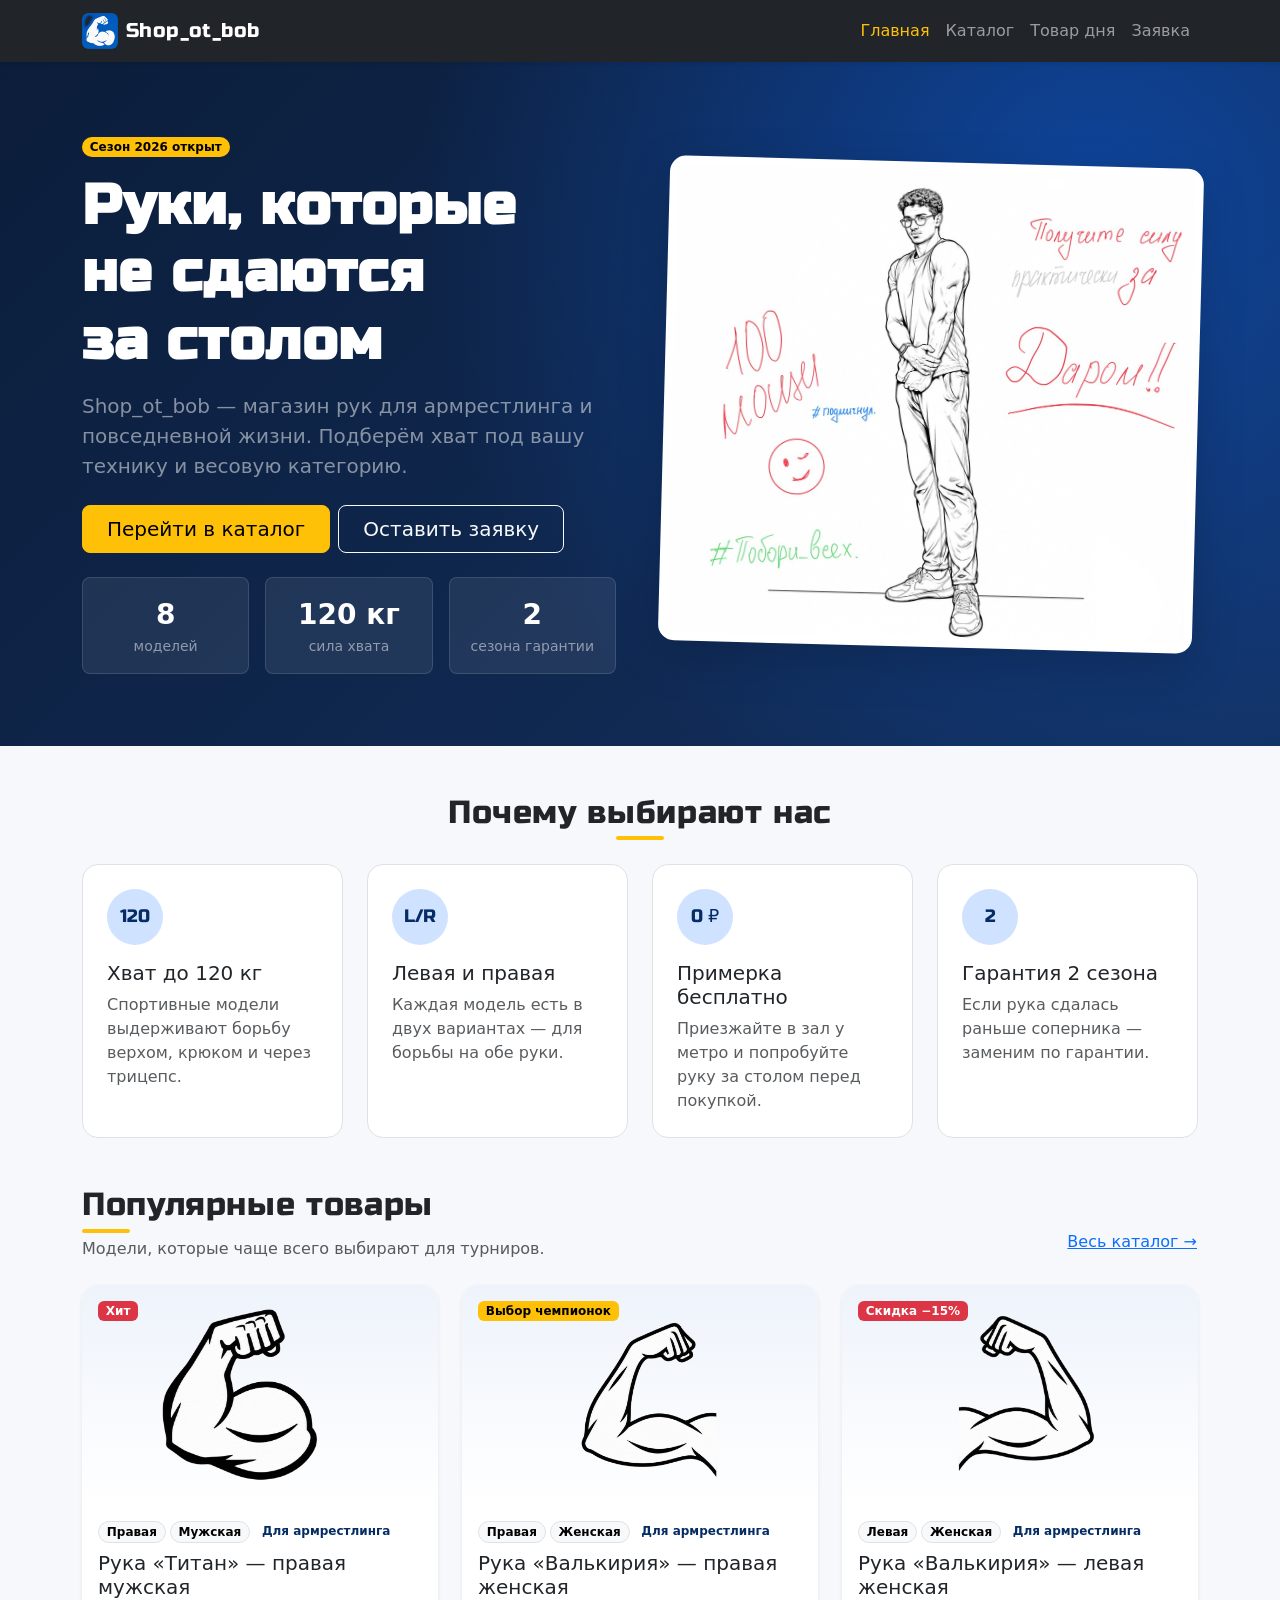
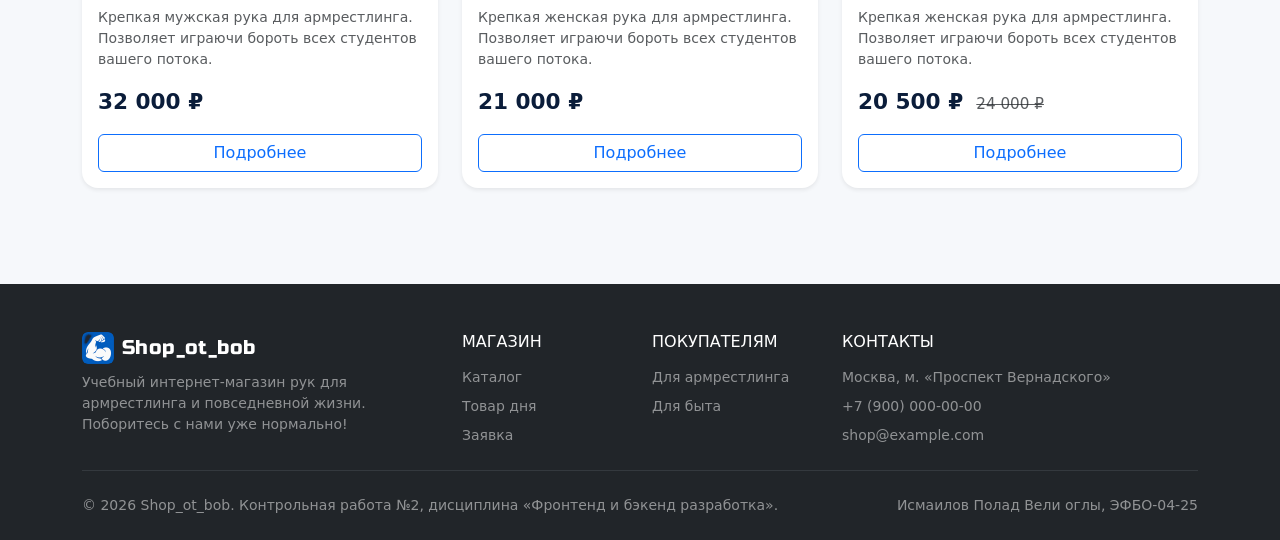
==== commit 1b7641a6: "Merge pull request #1 from prozzi2/feature/bootstrap-grid-page Create Bootstrap grid homepage" ====
--- a/index.html
+++ b/index.html
@@ -3,13 +3,12 @@
 <head>
   <meta charset="UTF-8">
   <meta name="viewport" content="width=device-width, initial-scale=1.0">
-  <meta name="description" content="Shop_ot_bob — учебный интернет-магазин рук для армрестлинга и повседневной жизни на Bootstrap.">
   <title>Главная — Shop_ot_bob</title>
   <link rel="icon" type="image/png" href="images/logo.png">
   <link rel="preconnect" href="https://fonts.googleapis.com">
   <link rel="preconnect" href="https://fonts.gstatic.com" crossorigin>
   <link href="https://fonts.googleapis.com/css2?family=Russo+One&display=swap" rel="stylesheet">
-  <link rel="stylesheet" href="vendor/bootstrap/css/bootstrap.min.css">
+  <link href="https://cdn.jsdelivr.net/npm/bootstrap@5.3.8/dist/css/bootstrap.min.css" rel="stylesheet">
   <link rel="stylesheet" href="css/custom.css">
 </head>
 <body class="d-flex flex-column min-vh-100">
@@ -26,21 +25,9 @@
         <div class="collapse navbar-collapse" id="mainNavbar">
           <ul class="navbar-nav ms-auto mb-2 mb-lg-0 align-items-lg-center">
           <li class="nav-item"><a class="nav-link active" aria-current="page" href="index.html">Главная</a></li>
-          <li class="nav-item dropdown">
-            <a class="nav-link dropdown-toggle" href="catalog.html" role="button" data-bs-toggle="dropdown" aria-expanded="false">Каталог</a>
-            <ul class="dropdown-menu dropdown-menu-dark">
-              <li><a class="dropdown-item" href="catalog.html">Все товары</a></li>
-              <li><hr class="dropdown-divider"></li>
-              <li><a class="dropdown-item" href="catalog.html?category=sport">Для армрестлинга</a></li>
-              <li><a class="dropdown-item" href="catalog.html?category=daily">Для быта</a></li>
-            </ul>
-          </li>
+          <li class="nav-item"><a class="nav-link" href="catalog.html">Каталог</a></li>
           <li class="nav-item"><a class="nav-link" href="product.html">Товар дня</a></li>
           <li class="nav-item"><a class="nav-link" href="order.html">Заявка</a></li>
-          <li class="nav-item"><a class="nav-link" href="contacts.html">Контакты</a></li>
-          <li class="nav-item ms-lg-2 mt-2 mt-lg-0">
-            <button type="button" class="btn btn-primary btn-sm px-3" data-bs-toggle="modal" data-bs-target="#orderModal">Быстрая заявка</button>
-          </li>
           </ul>
         </div>
       </div>
@@ -57,7 +44,7 @@
             <p class="lead text-white-50 mb-4">Shop_ot_bob — магазин рук для армрестлинга и повседневной жизни. Подберём хват под вашу технику и&nbsp;весовую категорию.</p>
             <div class="d-flex flex-wrap gap-2 mb-4">
               <a class="btn btn-warning btn-lg px-4" href="catalog.html">Перейти в каталог</a>
-              <button type="button" class="btn btn-outline-light btn-lg px-4" data-bs-toggle="modal" data-bs-target="#orderModal">Быстрая заявка</button>
+              <a class="btn btn-outline-light btn-lg px-4" href="order.html">Оставить заявку</a>
             </div>
             <div class="row g-3 text-center hero__stats">
               <div class="col-4">
@@ -89,66 +76,6 @@
       </div>
     </section>
 
-    <section class="container my-5" aria-labelledby="promo-title">
-      <h2 id="promo-title" class="visually-hidden">Акции магазина</h2>
-      <div id="promoCarousel" class="carousel slide promo-carousel rounded-4 overflow-hidden shadow-sm" data-bs-ride="carousel" data-bs-interval="6000">
-        <div class="carousel-indicators">
-          <button type="button" data-bs-target="#promoCarousel" data-bs-slide-to="0" class="active" aria-current="true" aria-label="Акция 1"></button>
-          <button type="button" data-bs-target="#promoCarousel" data-bs-slide-to="1" aria-label="Акция 2"></button>
-          <button type="button" data-bs-target="#promoCarousel" data-bs-slide-to="2" aria-label="Акция 3"></button>
-        </div>
-        <div class="carousel-inner">
-          <div class="carousel-item active promo-slide promo-slide--red">
-            <div class="row g-0 align-items-center h-100">
-              <div class="col-12 col-md-7 px-5 pt-4 pb-5 p-lg-5">
-                <span class="badge text-bg-light mb-2">Скидка −15%</span>
-                <h3 class="h2 fw-bold">«Валькирия» левая за 20 500 ₽</h3>
-                <p class="mb-4 opacity-75">Борьба на обе руки стала доступнее. Предложение действует до конца сезона.</p>
-                <a href="product.html?id=4" class="btn btn-light">Смотреть товар</a>
-              </div>
-              <div class="col-md-5 d-none d-md-block text-center p-4">
-                <img src="images/lev_zhenskaya_ruka.png" class="promo-slide__img" alt="">
-              </div>
-            </div>
-          </div>
-          <div class="carousel-item promo-slide promo-slide--blue">
-            <div class="row g-0 align-items-center h-100">
-              <div class="col-12 col-md-7 px-5 pt-4 pb-5 p-lg-5">
-                <span class="badge text-bg-success mb-2">Новинка</span>
-                <h3 class="h2 fw-bold">«Титан» теперь и для левой руки</h3>
-                <p class="mb-4 opacity-75">Зеркальная версия флагмана с хватом 115 кг для левосторонней борьбы.</p>
-                <a href="product.html?id=2" class="btn btn-light">Смотреть товар</a>
-              </div>
-              <div class="col-md-5 d-none d-md-block text-center p-4">
-                <img src="images/levaya_ruka.png" class="promo-slide__img" alt="">
-              </div>
-            </div>
-          </div>
-          <div class="carousel-item promo-slide promo-slide--dark">
-            <div class="row g-0 align-items-center h-100">
-              <div class="col-12 col-md-7 px-5 pt-4 pb-5 p-lg-5">
-                <span class="badge text-bg-warning mb-2">Доставка</span>
-                <h3 class="h2 fw-bold">Бесплатная доставка от 30 000 ₽</h3>
-                <p class="mb-4 opacity-75">Курьером по Москве или самовывозом у метро «Проспект Вернадского».</p>
-                <a href="order.html" class="btn btn-light">Оформить заявку</a>
-              </div>
-              <div class="col-md-5 d-none d-md-block text-center p-4">
-                <img src="images/pravaya_ruka.png" class="promo-slide__img" alt="">
-              </div>
-            </div>
-          </div>
-        </div>
-        <button class="carousel-control-prev" type="button" data-bs-target="#promoCarousel" data-bs-slide="prev">
-          <span class="carousel-control-prev-icon" aria-hidden="true"></span>
-          <span class="visually-hidden">Предыдущая акция</span>
-        </button>
-        <button class="carousel-control-next" type="button" data-bs-target="#promoCarousel" data-bs-slide="next">
-          <span class="carousel-control-next-icon" aria-hidden="true"></span>
-          <span class="visually-hidden">Следующая акция</span>
-        </button>
-      </div>
-    </section>
-
     <section class="container my-5" aria-labelledby="advantages-title">
       <h2 id="advantages-title" class="section-title text-center mb-4">Почему выбирают нас</h2>
       <div class="row g-4">
@@ -210,10 +137,7 @@
               <p class="card-text text-body-secondary small">Крепкая мужская рука для армрестлинга. Позволяет играючи бороть всех студентов вашего потока.</p>
               <div class="mt-auto">
                 <p class="price mb-3">32 000 ₽</p>
-                <div class="d-flex gap-2">
-                  <a href="product.html?id=1" class="btn btn-outline-primary flex-fill">Подробнее</a>
-                  <button type="button" class="btn btn-primary flex-fill" data-bs-toggle="modal" data-bs-target="#orderModal" data-product="1">Заказать</button>
-                </div>
+                <a href="product.html?id=1" class="btn btn-outline-primary w-100">Подробнее</a>
               </div>
             </div>
           </article>
@@ -234,10 +158,7 @@
               <p class="card-text text-body-secondary small">Крепкая женская рука для армрестлинга. Позволяет играючи бороть всех студентов вашего потока.</p>
               <div class="mt-auto">
                 <p class="price mb-3">21 000 ₽</p>
-                <div class="d-flex gap-2">
-                  <a href="product.html?id=3" class="btn btn-outline-primary flex-fill">Подробнее</a>
-                  <button type="button" class="btn btn-primary flex-fill" data-bs-toggle="modal" data-bs-target="#orderModal" data-product="3">Заказать</button>
-                </div>
+                <a href="product.html?id=3" class="btn btn-outline-primary w-100">Подробнее</a>
               </div>
             </div>
           </article>
@@ -258,10 +179,7 @@
               <p class="card-text text-body-secondary small">Крепкая женская рука для армрестлинга. Позволяет играючи бороть всех студентов вашего потока.</p>
               <div class="mt-auto">
                 <p class="price mb-3">20 500 ₽ <s class="price-old">24 000 ₽</s></p>
-                <div class="d-flex gap-2">
-                  <a href="product.html?id=4" class="btn btn-outline-primary flex-fill">Подробнее</a>
-                  <button type="button" class="btn btn-primary flex-fill" data-bs-toggle="modal" data-bs-target="#orderModal" data-product="4">Заказать</button>
-                </div>
+                <a href="product.html?id=4" class="btn btn-outline-primary w-100">Подробнее</a>
               </div>
             </div>
           </article>
@@ -269,46 +187,6 @@
       </div>
     </section>
 
-    <section class="container my-5" aria-labelledby="steps-title">
-      <h2 id="steps-title" class="section-title text-center mb-4">Как сделать заказ</h2>
-      <div class="row g-4 text-center">
-        <div class="col-12 col-md-4">
-          <div class="step h-100 p-4">
-            <div class="step__num mx-auto mb-3">1</div>
-            <h3 class="h5">Выберите руку</h3>
-            <p class="text-body-secondary mb-0">Отфильтруйте каталог по назначению, стороне и цене.</p>
-          </div>
-        </div>
-        <div class="col-12 col-md-4">
-          <div class="step h-100 p-4">
-            <div class="step__num mx-auto mb-3">2</div>
-            <h3 class="h5">Оставьте заявку</h3>
-            <p class="text-body-secondary mb-0">Укажите количество и способ доставки — итог посчитается сразу.</p>
-          </div>
-        </div>
-        <div class="col-12 col-md-4">
-          <div class="step h-100 p-4">
-            <div class="step__num mx-auto mb-3">3</div>
-            <h3 class="h5">Побеждайте</h3>
-            <p class="text-body-secondary mb-0">Мы перезвоним, подтвердим заказ и доставим руку к турниру.</p>
-          </div>
-        </div>
-      </div>
-    </section>
-
-    <section class="container my-5">
-      <div class="cta rounded-4 p-4 p-lg-5 text-white">
-        <div class="row align-items-center g-4">
-          <div class="col-12 col-lg-8">
-            <h2 class="h3 fw-bold mb-2">Не знаете, какую руку выбрать?</h2>
-            <p class="mb-0 opacity-75">Оставьте заявку — подскажем модель под вашу технику и весовую категорию.</p>
-          </div>
-          <div class="col-12 col-lg-4 text-lg-end">
-            <button type="button" class="btn btn-light btn-lg px-4" data-bs-toggle="modal" data-bs-target="#orderModal">Получить консультацию</button>
-          </div>
-        </div>
-      </div>
-    </section>
   </main>
 
   <footer class="site-footer bg-dark text-white-50 pt-5 pb-4 mt-5">
@@ -334,7 +212,6 @@
           <ul class="list-unstyled small mb-0">
             <li class="mb-2"><a class="footer-link" href="catalog.html?category=sport">Для армрестлинга</a></li>
             <li class="mb-2"><a class="footer-link" href="catalog.html?category=daily">Для быта</a></li>
-            <li><a class="footer-link" href="contacts.html">Контакты</a></li>
           </ul>
         </div>
         <div class="col-12 col-lg-4">
@@ -354,72 +231,6 @@
     </div>
   </footer>
 
-  <div class="modal fade" id="orderModal" tabindex="-1" aria-labelledby="orderModalLabel" aria-hidden="true">
-    <div class="modal-dialog modal-dialog-centered">
-      <div class="modal-content">
-        <form id="quickOrderForm" class="needs-validation" action="#" method="post" novalidate>
-          <div class="modal-header">
-            <h2 class="modal-title fs-5" id="orderModalLabel">Быстрая заявка</h2>
-            <button type="button" class="btn-close" data-bs-dismiss="modal" aria-label="Закрыть"></button>
-          </div>
-          <div class="modal-body">
-            <p class="text-body-secondary small">Оставьте контакты — перезвоним в течение дня и уточним размер хвата.</p>
-            <div class="mb-3">
-              <label for="quick-name" class="form-label">Имя</label>
-              <input id="quick-name" name="name" type="text" class="form-control" placeholder="Как к вам обращаться" minlength="2" autocomplete="given-name" required>
-              <div class="invalid-feedback">Введите имя (минимум 2 символа).</div>
-            </div>
-            <div class="mb-3">
-              <label for="quick-phone" class="form-label">Телефон</label>
-              <div class="input-group has-validation">
-                <span class="input-group-text">+7</span>
-                <input id="quick-phone" name="phone" type="tel" inputmode="numeric" class="form-control" placeholder="9001234567" pattern="[0-9]{10}" autocomplete="tel-national" required>
-                <div class="invalid-feedback">Введите 10 цифр номера без +7.</div>
-              </div>
-            </div>
-            <div class="mb-3">
-              <label for="quick-product" class="form-label">Товар</label>
-              <select id="quick-product" name="product" class="form-select" required>
-                <option value="" selected disabled>Выберите товар</option>
-                <option value="1" data-price="32000">Рука «Титан» — правая мужская — 32 000 ₽</option>
-                <option value="2" data-price="31000">Рука «Титан» — левая мужская — 31 000 ₽</option>
-                <option value="3" data-price="21000">Рука «Валькирия» — правая женская — 21 000 ₽</option>
-                <option value="4" data-price="20500">Рука «Валькирия» — левая женская — 20 500 ₽</option>
-                <option value="5" data-price="10000">Рука «Будни» — правая мужская — 10 000 ₽</option>
-                <option value="6" data-price="10000">Рука «Будни» — левая мужская — 10 000 ₽</option>
-                <option value="7" data-price="9000">Рука «Грация» — правая женская — 9 000 ₽</option>
-                <option value="8" data-price="8100">Рука «Грация» — левая женская — 8 100 ₽</option>
-              </select>
-              <div class="invalid-feedback">Выберите товар.</div>
-            </div>
-            <div class="form-check">
-              <input id="quick-agree" name="agreement" type="checkbox" class="form-check-input" required>
-              <label for="quick-agree" class="form-check-label">Согласен на обработку персональных данных</label>
-              <div class="invalid-feedback">Без согласия заявку отправить нельзя.</div>
-            </div>
-          </div>
-          <div class="modal-footer">
-            <button type="button" class="btn btn-outline-secondary" data-bs-dismiss="modal">Отмена</button>
-            <button type="submit" class="btn btn-primary">Отправить заявку</button>
-          </div>
-        </form>
-      </div>
-    </div>
-  </div>
-
-  <div class="toast-container position-fixed bottom-0 end-0 p-3">
-    <div id="appToast" class="toast" role="status" aria-live="polite" aria-atomic="true">
-      <div class="toast-header">
-        <img src="images/logo.png" class="rounded me-2" alt="" width="20" height="20">
-        <strong class="me-auto">Shop_ot_bob</strong>
-        <small>только что</small>
-        <button type="button" class="btn-close" data-bs-dismiss="toast" aria-label="Закрыть"></button>
-      </div>
-      <div class="toast-body" id="appToastBody">Готово!</div>
-    </div>
-  </div>
-
-  <script src="vendor/bootstrap/js/bootstrap.bundle.min.js"></script>
-  <script src="js/main.js"></script>
+  <script src="https://cdn.jsdelivr.net/npm/bootstrap@5.3.8/dist/js/bootstrap.bundle.min.js"></script>
 </body>
 </html>
--- a/css/custom.css
+++ b/css/custom.css
@@ -128,133 +128,3 @@
 .site-footer .footer-link:hover {
   color: #fff;
 }
-
-.page-head {
-  background-image: linear-gradient(90deg, rgba(13, 91, 215, 0.06), transparent 60%);
-}
-
-.product-gallery {
-  background: linear-gradient(180deg, #eef3fb 0%, #ffffff 100%);
-}
-
-.product-gallery__img {
-  max-height: 420px;
-  object-fit: contain;
-}
-
-.accordion-button:not(.collapsed) {
-  background-color: var(--bs-primary-bg-subtle);
-}
-
-.filter-panel {
-  border: 0;
-  border-radius: var(--shop-radius);
-}
-
-.promo-slide {
-  min-height: 300px;
-  color: #fff;
-}
-
-.promo-slide--red {
-  background: linear-gradient(120deg, #b02a37, #e35d6a);
-}
-
-.promo-slide--blue {
-  background: linear-gradient(120deg, #0a3d91, var(--shop-blue));
-}
-
-.promo-slide--dark {
-  background: linear-gradient(120deg, var(--shop-dark), #2b3f63);
-}
-
-.promo-slide__img {
-  max-height: 240px;
-  max-width: 100%;
-  filter: drop-shadow(0 0.75rem 1.5rem rgba(0, 0, 0, 0.35));
-}
-
-.promo-carousel .carousel-indicators {
-  margin-bottom: 0.75rem;
-}
-
-.promo-carousel .carousel-control-prev,
-.promo-carousel .carousel-control-next {
-  width: 3rem;
-}
-
-.step__num {
-  display: flex;
-  align-items: center;
-  justify-content: center;
-  width: 3rem;
-  height: 3rem;
-  border-radius: 50%;
-  background-color: var(--shop-accent);
-  color: var(--shop-dark);
-  font-family: "Russo One", system-ui, sans-serif;
-  font-size: 1.25rem;
-}
-
-.cta {
-  background:
-    radial-gradient(circle at 10% 120%, rgba(255, 193, 7, 0.35), transparent 45%),
-    linear-gradient(120deg, var(--shop-blue), #0a3d91);
-}
-
-.order-summary {
-  top: 5.5rem;
-  border: 0;
-  border-radius: var(--shop-radius);
-  overflow: hidden;
-}
-
-.order-summary__img {
-  object-fit: contain;
-}
-
-.founder__img {
-  max-height: 180px;
-}
-
-.map-frame iframe {
-  border: 0;
-}
-
-.product-col.is-entering {
-  animation: card-in 0.25s ease both;
-}
-
-@keyframes card-in {
-  from {
-    opacity: 0;
-    transform: translateY(8px);
-  }
-  to {
-    opacity: 1;
-    transform: none;
-  }
-}
-
-@media (max-width: 575.98px) {
-  .hero__media {
-    transform: none;
-  }
-
-  .promo-slide {
-    min-height: 260px;
-  }
-
-  .map-frame.ratio-21x9 {
-    --bs-aspect-ratio: 75%;
-  }
-}
-
-@media (prefers-reduced-motion: reduce) {
-  .feature,
-  .product-card,
-  .product-col.is-entering {
-    transition: none;
-    animation: none;
-  }
-}
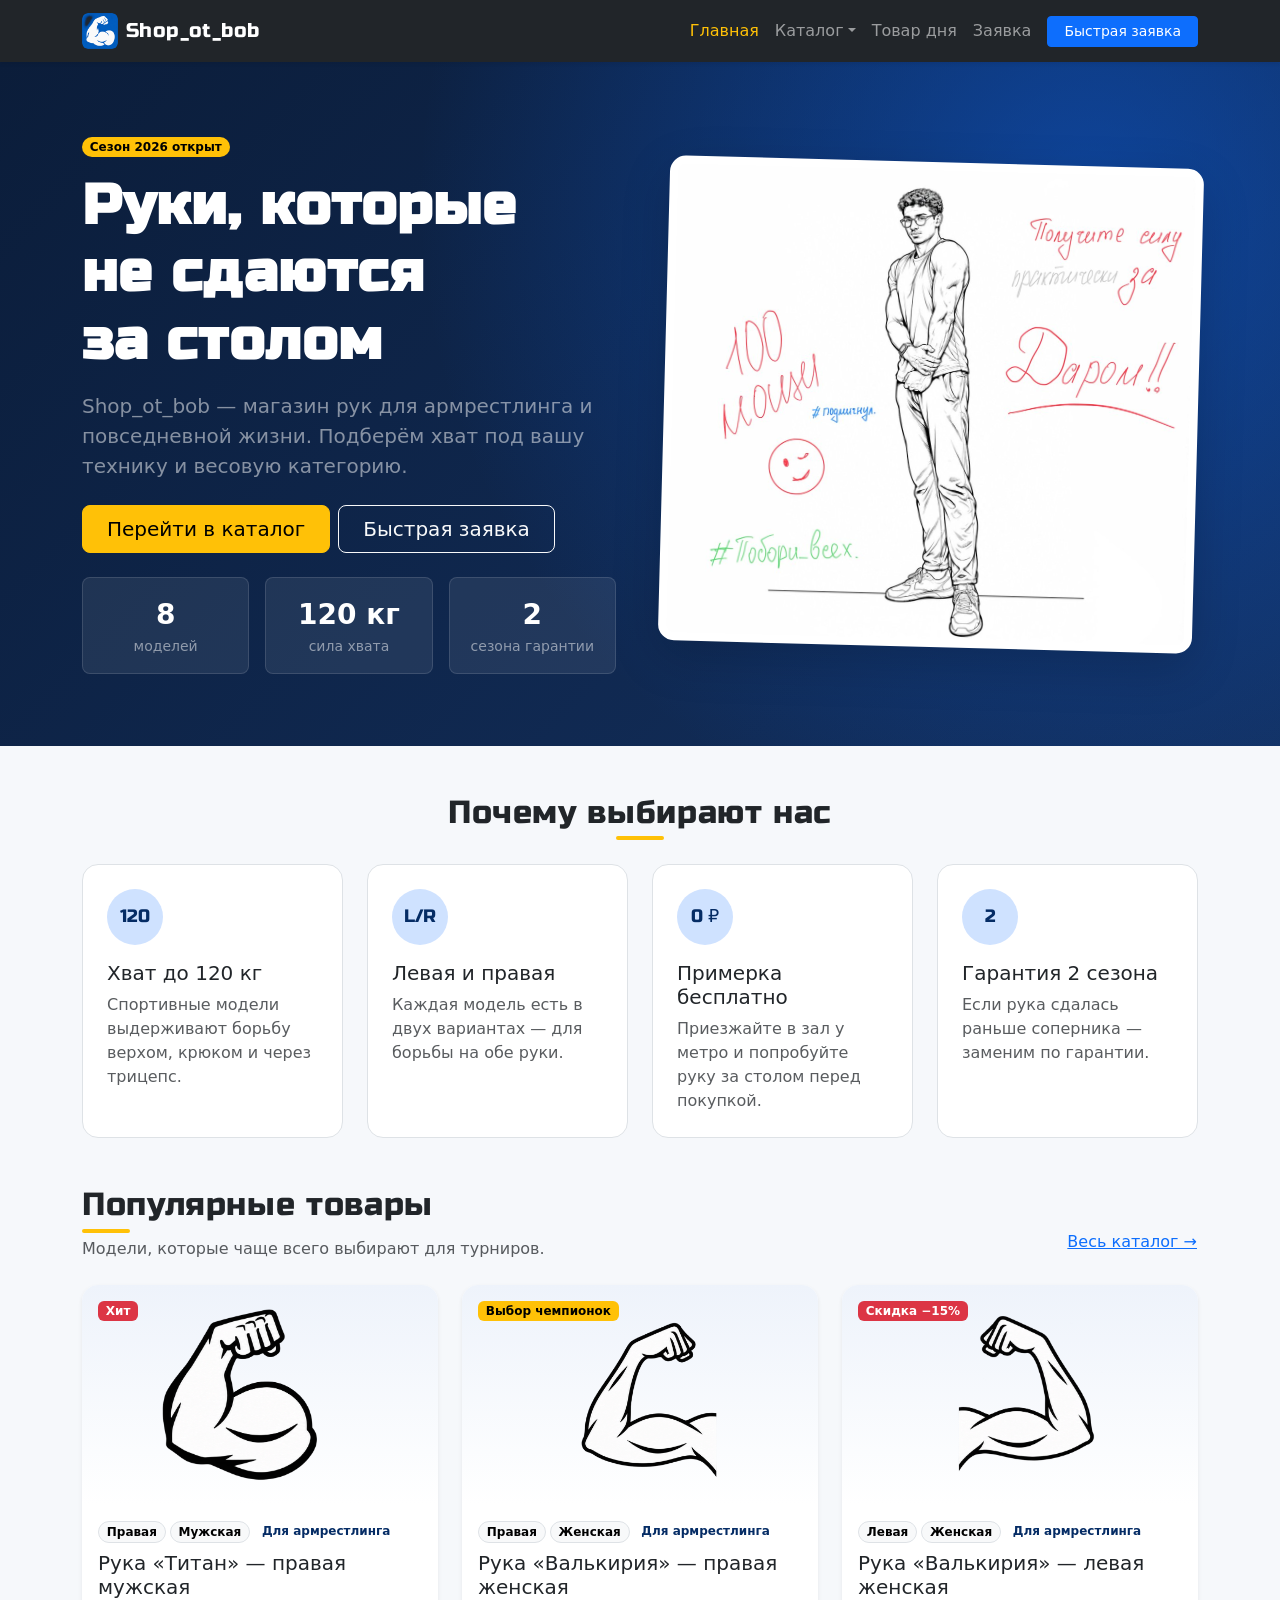
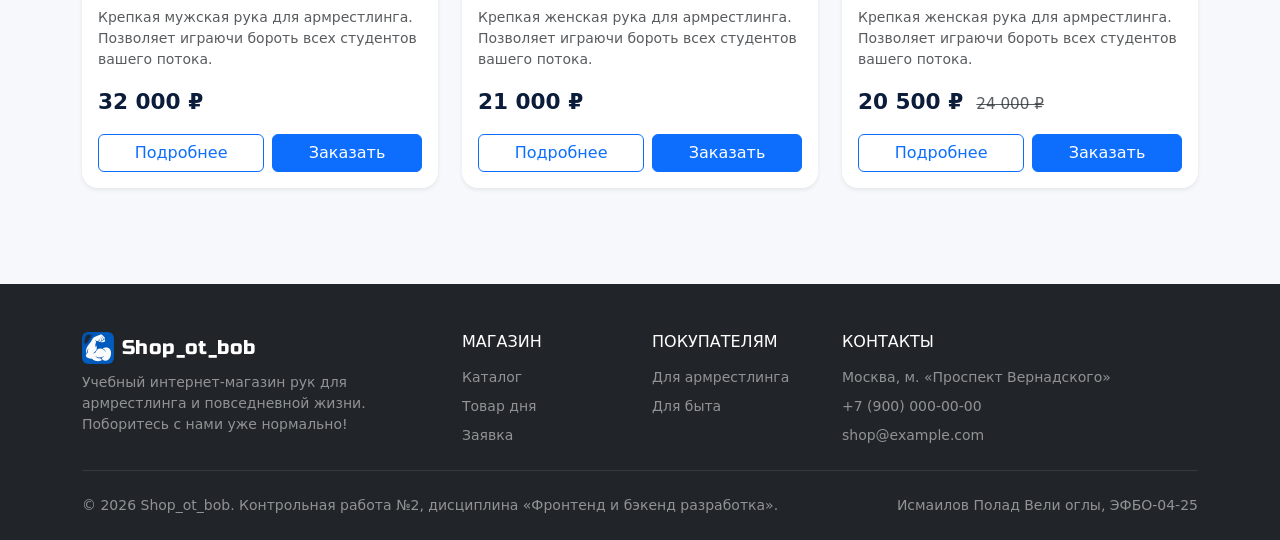
==== commit 98a35d2a: "Merge pull request #2 from prozzi2/feature/bootstrap-components Add Bootstrap components pages" ====
--- a/index.html
+++ b/index.html
@@ -25,9 +25,20 @@
         <div class="collapse navbar-collapse" id="mainNavbar">
           <ul class="navbar-nav ms-auto mb-2 mb-lg-0 align-items-lg-center">
           <li class="nav-item"><a class="nav-link active" aria-current="page" href="index.html">Главная</a></li>
-          <li class="nav-item"><a class="nav-link" href="catalog.html">Каталог</a></li>
+          <li class="nav-item dropdown">
+            <a class="nav-link dropdown-toggle" href="catalog.html" role="button" data-bs-toggle="dropdown" aria-expanded="false">Каталог</a>
+            <ul class="dropdown-menu dropdown-menu-dark">
+              <li><a class="dropdown-item" href="catalog.html">Все товары</a></li>
+              <li><hr class="dropdown-divider"></li>
+              <li><a class="dropdown-item" href="catalog.html?category=sport">Для армрестлинга</a></li>
+              <li><a class="dropdown-item" href="catalog.html?category=daily">Для быта</a></li>
+            </ul>
+          </li>
           <li class="nav-item"><a class="nav-link" href="product.html">Товар дня</a></li>
           <li class="nav-item"><a class="nav-link" href="order.html">Заявка</a></li>
+          <li class="nav-item ms-lg-2 mt-2 mt-lg-0">
+            <button type="button" class="btn btn-primary btn-sm px-3" data-bs-toggle="modal" data-bs-target="#orderModal">Быстрая заявка</button>
+          </li>
           </ul>
         </div>
       </div>
@@ -44,7 +55,7 @@
             <p class="lead text-white-50 mb-4">Shop_ot_bob — магазин рук для армрестлинга и повседневной жизни. Подберём хват под вашу технику и&nbsp;весовую категорию.</p>
             <div class="d-flex flex-wrap gap-2 mb-4">
               <a class="btn btn-warning btn-lg px-4" href="catalog.html">Перейти в каталог</a>
-              <a class="btn btn-outline-light btn-lg px-4" href="order.html">Оставить заявку</a>
+              <button type="button" class="btn btn-outline-light btn-lg px-4" data-bs-toggle="modal" data-bs-target="#orderModal">Быстрая заявка</button>
             </div>
             <div class="row g-3 text-center hero__stats">
               <div class="col-4">
@@ -137,7 +148,10 @@
               <p class="card-text text-body-secondary small">Крепкая мужская рука для армрестлинга. Позволяет играючи бороть всех студентов вашего потока.</p>
               <div class="mt-auto">
                 <p class="price mb-3">32 000 ₽</p>
-                <a href="product.html?id=1" class="btn btn-outline-primary w-100">Подробнее</a>
+                <div class="d-flex gap-2">
+                  <a href="product.html?id=1" class="btn btn-outline-primary flex-fill">Подробнее</a>
+                  <button type="button" class="btn btn-primary flex-fill" data-bs-toggle="modal" data-bs-target="#orderModal" data-product="1">Заказать</button>
+                </div>
               </div>
             </div>
           </article>
@@ -158,7 +172,10 @@
               <p class="card-text text-body-secondary small">Крепкая женская рука для армрестлинга. Позволяет играючи бороть всех студентов вашего потока.</p>
               <div class="mt-auto">
                 <p class="price mb-3">21 000 ₽</p>
-                <a href="product.html?id=3" class="btn btn-outline-primary w-100">Подробнее</a>
+                <div class="d-flex gap-2">
+                  <a href="product.html?id=3" class="btn btn-outline-primary flex-fill">Подробнее</a>
+                  <button type="button" class="btn btn-primary flex-fill" data-bs-toggle="modal" data-bs-target="#orderModal" data-product="3">Заказать</button>
+                </div>
               </div>
             </div>
           </article>
@@ -179,7 +196,10 @@
               <p class="card-text text-body-secondary small">Крепкая женская рука для армрестлинга. Позволяет играючи бороть всех студентов вашего потока.</p>
               <div class="mt-auto">
                 <p class="price mb-3">20 500 ₽ <s class="price-old">24 000 ₽</s></p>
-                <a href="product.html?id=4" class="btn btn-outline-primary w-100">Подробнее</a>
+                <div class="d-flex gap-2">
+                  <a href="product.html?id=4" class="btn btn-outline-primary flex-fill">Подробнее</a>
+                  <button type="button" class="btn btn-primary flex-fill" data-bs-toggle="modal" data-bs-target="#orderModal" data-product="4">Заказать</button>
+                </div>
               </div>
             </div>
           </article>
@@ -231,6 +251,55 @@
     </div>
   </footer>
 
+  <div class="modal fade" id="orderModal" tabindex="-1" aria-labelledby="orderModalLabel" aria-hidden="true">
+    <div class="modal-dialog modal-dialog-centered">
+      <div class="modal-content">
+        <form id="quickOrderForm" action="#" method="post">
+          <div class="modal-header">
+            <h2 class="modal-title fs-5" id="orderModalLabel">Быстрая заявка</h2>
+            <button type="button" class="btn-close" data-bs-dismiss="modal" aria-label="Закрыть"></button>
+          </div>
+          <div class="modal-body">
+            <p class="text-body-secondary small">Оставьте контакты — перезвоним в течение дня и уточним размер хвата.</p>
+            <div class="mb-3">
+              <label for="quick-name" class="form-label">Имя</label>
+              <input id="quick-name" name="name" type="text" class="form-control" placeholder="Как к вам обращаться" minlength="2" autocomplete="given-name" required>
+            </div>
+            <div class="mb-3">
+              <label for="quick-phone" class="form-label">Телефон</label>
+              <div class="input-group has-validation">
+                <span class="input-group-text">+7</span>
+                <input id="quick-phone" name="phone" type="tel" inputmode="numeric" class="form-control" placeholder="9001234567" pattern="[0-9]{10}" autocomplete="tel-national" required>
+              </div>
+            </div>
+            <div class="mb-3">
+              <label for="quick-product" class="form-label">Товар</label>
+              <select id="quick-product" name="product" class="form-select" required>
+                <option value="" selected disabled>Выберите товар</option>
+                <option value="1" data-price="32000">Рука «Титан» — правая мужская — 32 000 ₽</option>
+                <option value="2" data-price="31000">Рука «Титан» — левая мужская — 31 000 ₽</option>
+                <option value="3" data-price="21000">Рука «Валькирия» — правая женская — 21 000 ₽</option>
+                <option value="4" data-price="20500">Рука «Валькирия» — левая женская — 20 500 ₽</option>
+                <option value="5" data-price="10000">Рука «Будни» — правая мужская — 10 000 ₽</option>
+                <option value="6" data-price="10000">Рука «Будни» — левая мужская — 10 000 ₽</option>
+                <option value="7" data-price="9000">Рука «Грация» — правая женская — 9 000 ₽</option>
+                <option value="8" data-price="8100">Рука «Грация» — левая женская — 8 100 ₽</option>
+              </select>
+            </div>
+            <div class="form-check">
+              <input id="quick-agree" name="agreement" type="checkbox" class="form-check-input" required>
+              <label for="quick-agree" class="form-check-label">Согласен на обработку персональных данных</label>
+            </div>
+          </div>
+          <div class="modal-footer">
+            <button type="button" class="btn btn-outline-secondary" data-bs-dismiss="modal">Отмена</button>
+            <button type="submit" class="btn btn-primary">Отправить заявку</button>
+          </div>
+        </form>
+      </div>
+    </div>
+  </div>
+
   <script src="https://cdn.jsdelivr.net/npm/bootstrap@5.3.8/dist/js/bootstrap.bundle.min.js"></script>
 </body>
 </html>
--- a/css/custom.css
+++ b/css/custom.css
@@ -128,3 +128,20 @@
 .site-footer .footer-link:hover {
   color: #fff;
 }
+
+.page-head {
+  background-image: linear-gradient(90deg, rgba(13, 91, 215, 0.06), transparent 60%);
+}
+
+.product-gallery {
+  background: linear-gradient(180deg, #eef3fb 0%, #ffffff 100%);
+}
+
+.product-gallery__img {
+  max-height: 420px;
+  object-fit: contain;
+}
+
+.accordion-button:not(.collapsed) {
+  background-color: var(--bs-primary-bg-subtle);
+}
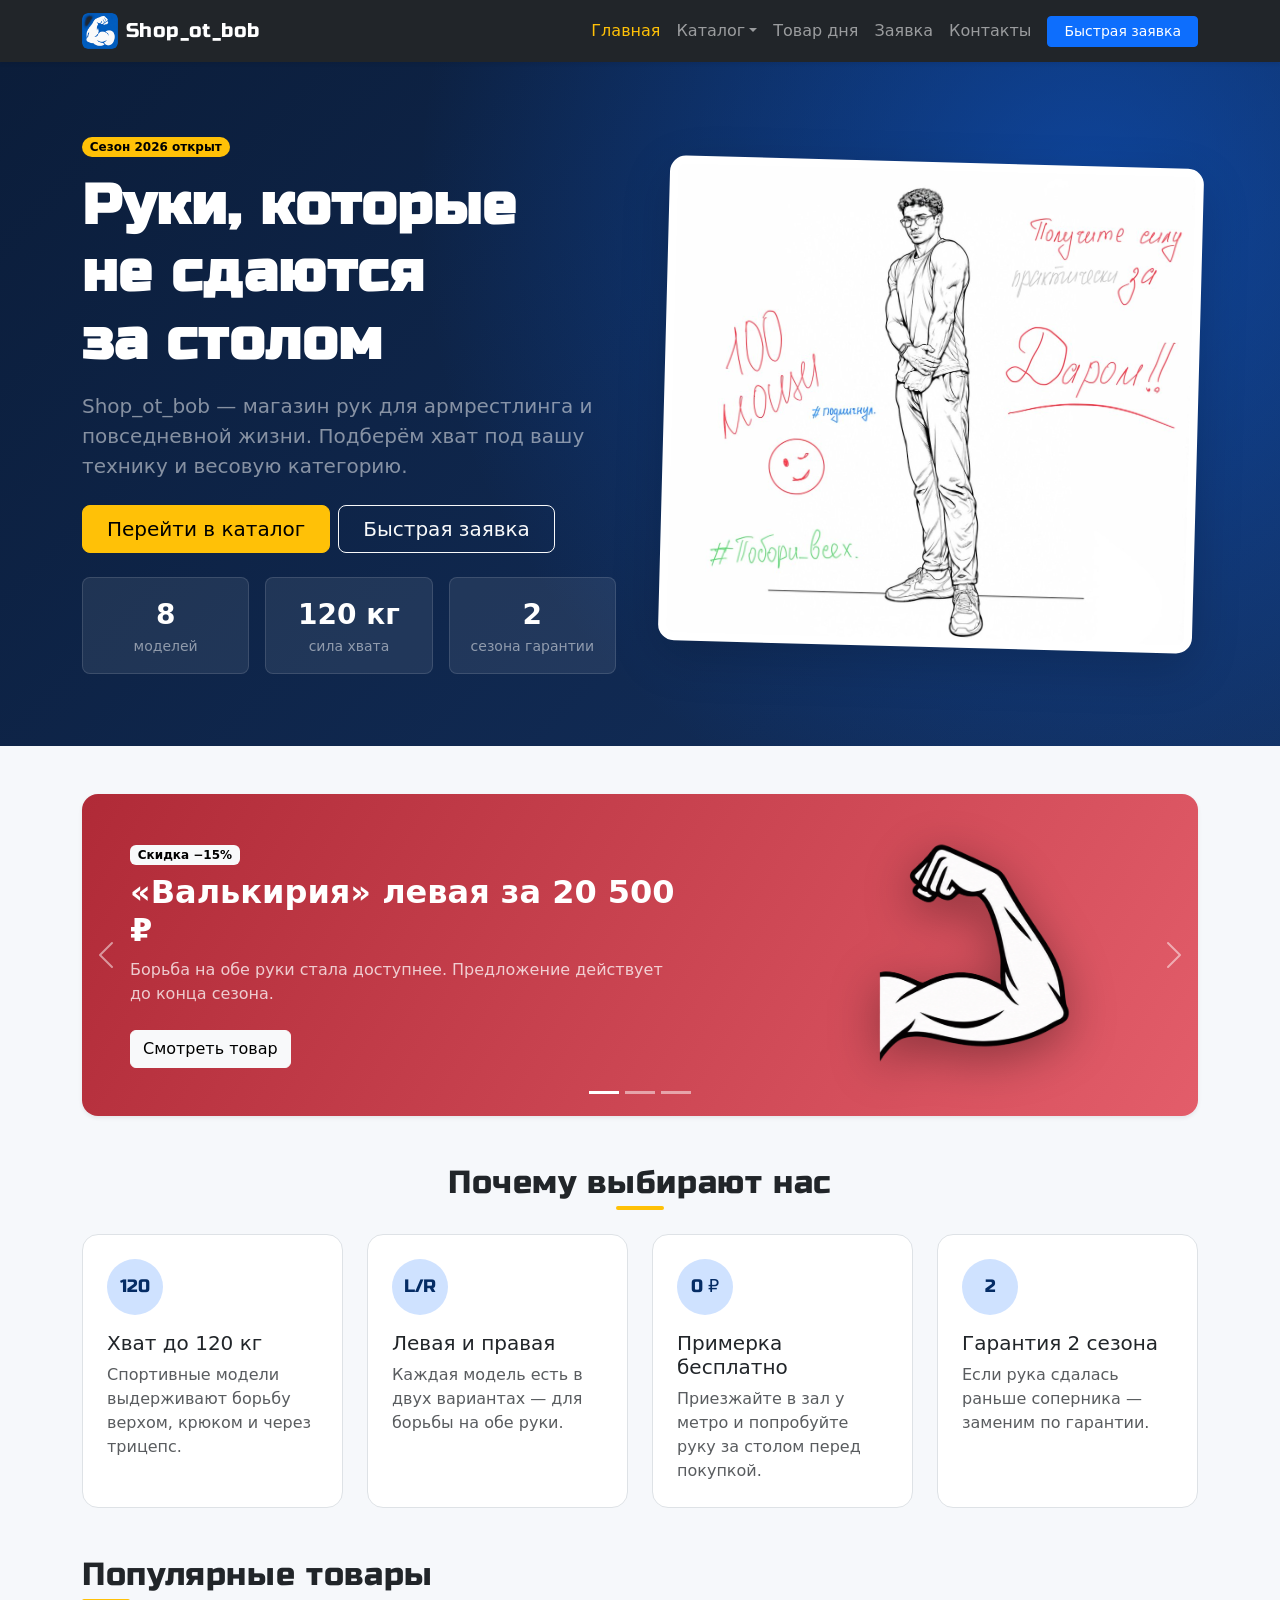
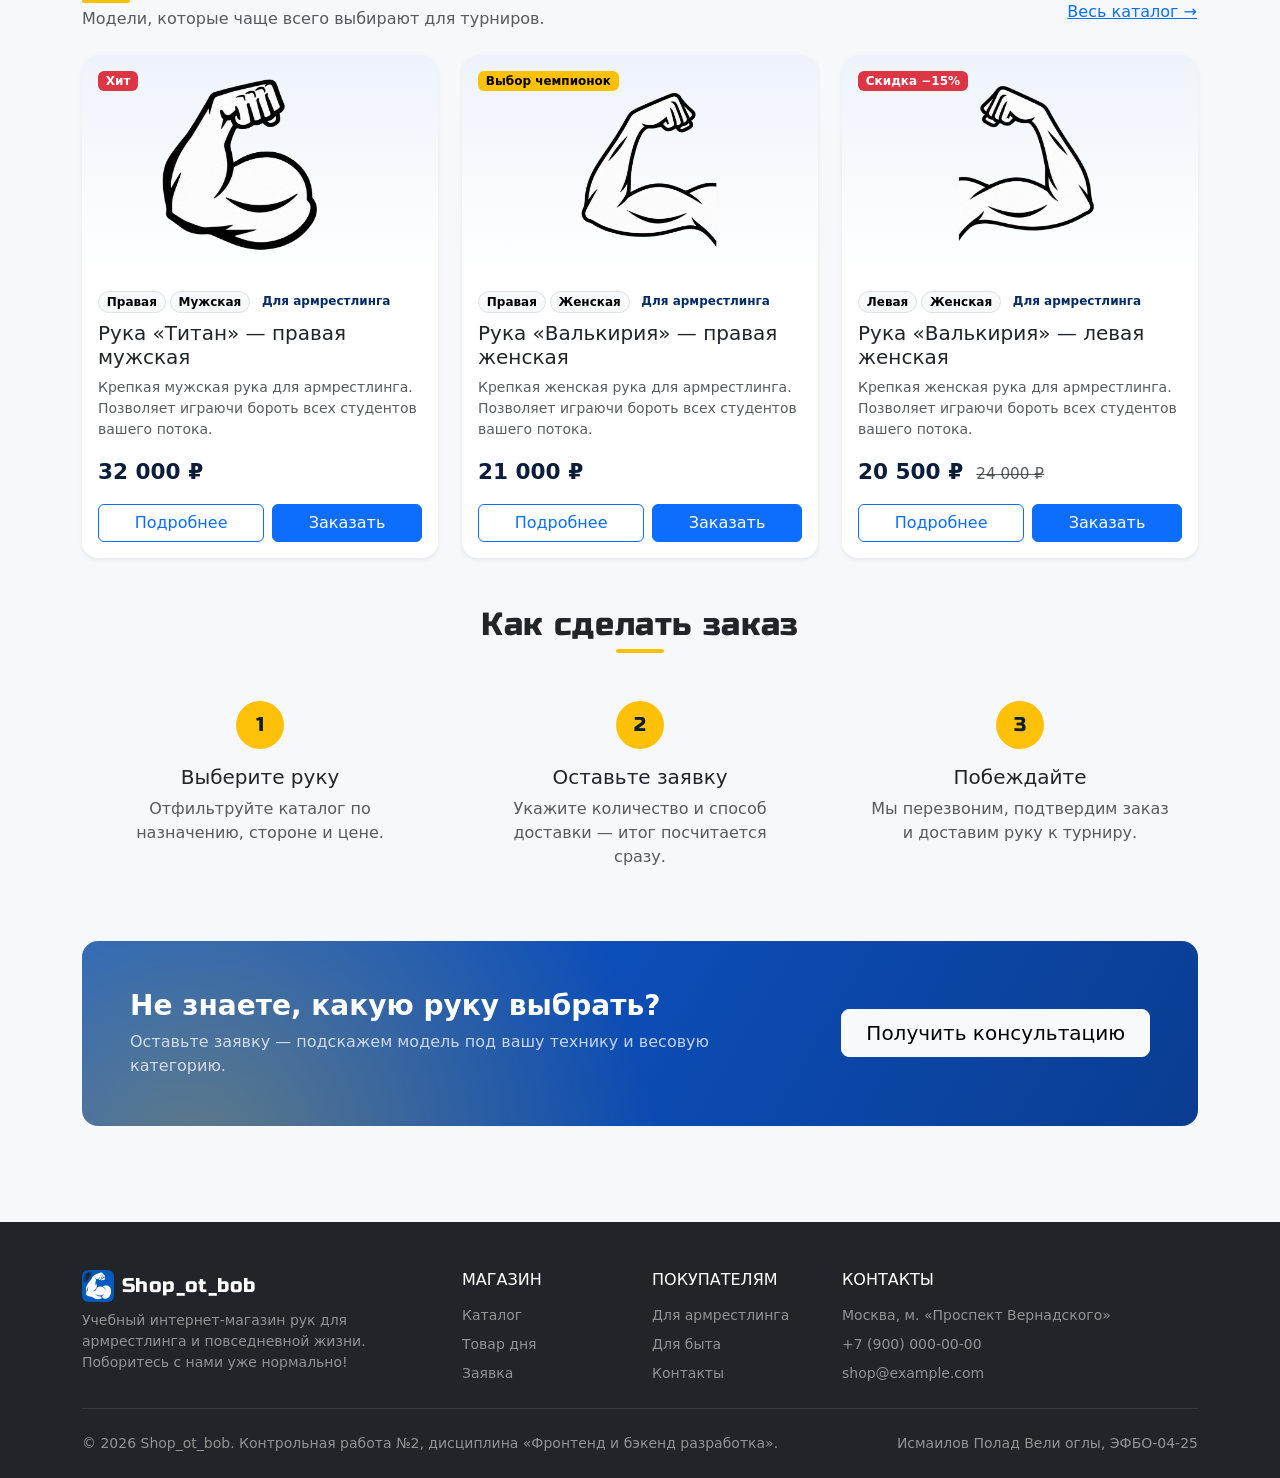
==== commit bcff401d: "Merge pull request #3 from prozzi2/feature/kr2-improvements Add self-made improvements" ====
--- a/index.html
+++ b/index.html
@@ -36,6 +36,7 @@
           </li>
           <li class="nav-item"><a class="nav-link" href="product.html">Товар дня</a></li>
           <li class="nav-item"><a class="nav-link" href="order.html">Заявка</a></li>
+          <li class="nav-item"><a class="nav-link" href="contacts.html">Контакты</a></li>
           <li class="nav-item ms-lg-2 mt-2 mt-lg-0">
             <button type="button" class="btn btn-primary btn-sm px-3" data-bs-toggle="modal" data-bs-target="#orderModal">Быстрая заявка</button>
           </li>
@@ -87,6 +88,66 @@
       </div>
     </section>
 
+    <section class="container my-5" aria-labelledby="promo-title">
+      <h2 id="promo-title" class="visually-hidden">Акции магазина</h2>
+      <div id="promoCarousel" class="carousel slide promo-carousel rounded-4 overflow-hidden shadow-sm" data-bs-ride="carousel" data-bs-interval="6000">
+        <div class="carousel-indicators">
+          <button type="button" data-bs-target="#promoCarousel" data-bs-slide-to="0" class="active" aria-current="true" aria-label="Акция 1"></button>
+          <button type="button" data-bs-target="#promoCarousel" data-bs-slide-to="1" aria-label="Акция 2"></button>
+          <button type="button" data-bs-target="#promoCarousel" data-bs-slide-to="2" aria-label="Акция 3"></button>
+        </div>
+        <div class="carousel-inner">
+          <div class="carousel-item active promo-slide promo-slide--red">
+            <div class="row g-0 align-items-center h-100">
+              <div class="col-12 col-md-7 px-5 pt-4 pb-5 p-lg-5">
+                <span class="badge text-bg-light mb-2">Скидка −15%</span>
+                <h3 class="h2 fw-bold">«Валькирия» левая за 20 500 ₽</h3>
+                <p class="mb-4 opacity-75">Борьба на обе руки стала доступнее. Предложение действует до конца сезона.</p>
+                <a href="product.html?id=4" class="btn btn-light">Смотреть товар</a>
+              </div>
+              <div class="col-md-5 d-none d-md-block text-center p-4">
+                <img src="images/lev_zhenskaya_ruka.png" class="promo-slide__img" alt="">
+              </div>
+            </div>
+          </div>
+          <div class="carousel-item promo-slide promo-slide--blue">
+            <div class="row g-0 align-items-center h-100">
+              <div class="col-12 col-md-7 px-5 pt-4 pb-5 p-lg-5">
+                <span class="badge text-bg-success mb-2">Новинка</span>
+                <h3 class="h2 fw-bold">«Титан» теперь и для левой руки</h3>
+                <p class="mb-4 opacity-75">Зеркальная версия флагмана с хватом 115 кг для левосторонней борьбы.</p>
+                <a href="product.html?id=2" class="btn btn-light">Смотреть товар</a>
+              </div>
+              <div class="col-md-5 d-none d-md-block text-center p-4">
+                <img src="images/levaya_ruka.png" class="promo-slide__img" alt="">
+              </div>
+            </div>
+          </div>
+          <div class="carousel-item promo-slide promo-slide--dark">
+            <div class="row g-0 align-items-center h-100">
+              <div class="col-12 col-md-7 px-5 pt-4 pb-5 p-lg-5">
+                <span class="badge text-bg-warning mb-2">Доставка</span>
+                <h3 class="h2 fw-bold">Бесплатная доставка от 30 000 ₽</h3>
+                <p class="mb-4 opacity-75">Курьером по Москве или самовывозом у метро «Проспект Вернадского».</p>
+                <a href="order.html" class="btn btn-light">Оформить заявку</a>
+              </div>
+              <div class="col-md-5 d-none d-md-block text-center p-4">
+                <img src="images/pravaya_ruka.png" class="promo-slide__img" alt="">
+              </div>
+            </div>
+          </div>
+        </div>
+        <button class="carousel-control-prev" type="button" data-bs-target="#promoCarousel" data-bs-slide="prev">
+          <span class="carousel-control-prev-icon" aria-hidden="true"></span>
+          <span class="visually-hidden">Предыдущая акция</span>
+        </button>
+        <button class="carousel-control-next" type="button" data-bs-target="#promoCarousel" data-bs-slide="next">
+          <span class="carousel-control-next-icon" aria-hidden="true"></span>
+          <span class="visually-hidden">Следующая акция</span>
+        </button>
+      </div>
+    </section>
+
     <section class="container my-5" aria-labelledby="advantages-title">
       <h2 id="advantages-title" class="section-title text-center mb-4">Почему выбирают нас</h2>
       <div class="row g-4">
@@ -207,6 +268,46 @@
       </div>
     </section>
 
+    <section class="container my-5" aria-labelledby="steps-title">
+      <h2 id="steps-title" class="section-title text-center mb-4">Как сделать заказ</h2>
+      <div class="row g-4 text-center">
+        <div class="col-12 col-md-4">
+          <div class="step h-100 p-4">
+            <div class="step__num mx-auto mb-3">1</div>
+            <h3 class="h5">Выберите руку</h3>
+            <p class="text-body-secondary mb-0">Отфильтруйте каталог по назначению, стороне и цене.</p>
+          </div>
+        </div>
+        <div class="col-12 col-md-4">
+          <div class="step h-100 p-4">
+            <div class="step__num mx-auto mb-3">2</div>
+            <h3 class="h5">Оставьте заявку</h3>
+            <p class="text-body-secondary mb-0">Укажите количество и способ доставки — итог посчитается сразу.</p>
+          </div>
+        </div>
+        <div class="col-12 col-md-4">
+          <div class="step h-100 p-4">
+            <div class="step__num mx-auto mb-3">3</div>
+            <h3 class="h5">Побеждайте</h3>
+            <p class="text-body-secondary mb-0">Мы перезвоним, подтвердим заказ и доставим руку к турниру.</p>
+          </div>
+        </div>
+      </div>
+    </section>
+
+    <section class="container my-5">
+      <div class="cta rounded-4 p-4 p-lg-5 text-white">
+        <div class="row align-items-center g-4">
+          <div class="col-12 col-lg-8">
+            <h2 class="h3 fw-bold mb-2">Не знаете, какую руку выбрать?</h2>
+            <p class="mb-0 opacity-75">Оставьте заявку — подскажем модель под вашу технику и весовую категорию.</p>
+          </div>
+          <div class="col-12 col-lg-4 text-lg-end">
+            <button type="button" class="btn btn-light btn-lg px-4" data-bs-toggle="modal" data-bs-target="#orderModal">Получить консультацию</button>
+          </div>
+        </div>
+      </div>
+    </section>
   </main>
 
   <footer class="site-footer bg-dark text-white-50 pt-5 pb-4 mt-5">
@@ -232,6 +333,7 @@
           <ul class="list-unstyled small mb-0">
             <li class="mb-2"><a class="footer-link" href="catalog.html?category=sport">Для армрестлинга</a></li>
             <li class="mb-2"><a class="footer-link" href="catalog.html?category=daily">Для быта</a></li>
+            <li><a class="footer-link" href="contacts.html">Контакты</a></li>
           </ul>
         </div>
         <div class="col-12 col-lg-4">
@@ -254,7 +356,7 @@
   <div class="modal fade" id="orderModal" tabindex="-1" aria-labelledby="orderModalLabel" aria-hidden="true">
     <div class="modal-dialog modal-dialog-centered">
       <div class="modal-content">
-        <form id="quickOrderForm" action="#" method="post">
+        <form id="quickOrderForm" class="needs-validation" action="#" method="post" novalidate>
           <div class="modal-header">
             <h2 class="modal-title fs-5" id="orderModalLabel">Быстрая заявка</h2>
             <button type="button" class="btn-close" data-bs-dismiss="modal" aria-label="Закрыть"></button>
@@ -264,12 +366,14 @@
             <div class="mb-3">
               <label for="quick-name" class="form-label">Имя</label>
               <input id="quick-name" name="name" type="text" class="form-control" placeholder="Как к вам обращаться" minlength="2" autocomplete="given-name" required>
+              <div class="invalid-feedback">Введите имя (минимум 2 символа).</div>
             </div>
             <div class="mb-3">
               <label for="quick-phone" class="form-label">Телефон</label>
               <div class="input-group has-validation">
                 <span class="input-group-text">+7</span>
                 <input id="quick-phone" name="phone" type="tel" inputmode="numeric" class="form-control" placeholder="9001234567" pattern="[0-9]{10}" autocomplete="tel-national" required>
+                <div class="invalid-feedback">Введите 10 цифр номера без +7.</div>
               </div>
             </div>
             <div class="mb-3">
@@ -285,10 +389,12 @@
                 <option value="7" data-price="9000">Рука «Грация» — правая женская — 9 000 ₽</option>
                 <option value="8" data-price="8100">Рука «Грация» — левая женская — 8 100 ₽</option>
               </select>
+              <div class="invalid-feedback">Выберите товар.</div>
             </div>
             <div class="form-check">
               <input id="quick-agree" name="agreement" type="checkbox" class="form-check-input" required>
               <label for="quick-agree" class="form-check-label">Согласен на обработку персональных данных</label>
+              <div class="invalid-feedback">Без согласия заявку отправить нельзя.</div>
             </div>
           </div>
           <div class="modal-footer">
@@ -300,6 +406,19 @@
     </div>
   </div>
 
+  <div class="toast-container position-fixed bottom-0 end-0 p-3">
+    <div id="appToast" class="toast" role="status" aria-live="polite" aria-atomic="true">
+      <div class="toast-header">
+        <img src="images/logo.png" class="rounded me-2" alt="" width="20" height="20">
+        <strong class="me-auto">Shop_ot_bob</strong>
+        <small>только что</small>
+        <button type="button" class="btn-close" data-bs-dismiss="toast" aria-label="Закрыть"></button>
+      </div>
+      <div class="toast-body" id="appToastBody">Готово!</div>
+    </div>
+  </div>
+
   <script src="https://cdn.jsdelivr.net/npm/bootstrap@5.3.8/dist/js/bootstrap.bundle.min.js"></script>
+  <script src="js/main.js"></script>
 </body>
 </html>
--- a/css/custom.css
+++ b/css/custom.css
@@ -145,3 +145,116 @@
 .accordion-button:not(.collapsed) {
   background-color: var(--bs-primary-bg-subtle);
 }
+
+.filter-panel {
+  border: 0;
+  border-radius: var(--shop-radius);
+}
+
+.promo-slide {
+  min-height: 300px;
+  color: #fff;
+}
+
+.promo-slide--red {
+  background: linear-gradient(120deg, #b02a37, #e35d6a);
+}
+
+.promo-slide--blue {
+  background: linear-gradient(120deg, #0a3d91, var(--shop-blue));
+}
+
+.promo-slide--dark {
+  background: linear-gradient(120deg, var(--shop-dark), #2b3f63);
+}
+
+.promo-slide__img {
+  max-height: 240px;
+  max-width: 100%;
+  filter: drop-shadow(0 0.75rem 1.5rem rgba(0, 0, 0, 0.35));
+}
+
+.promo-carousel .carousel-indicators {
+  margin-bottom: 0.75rem;
+}
+
+.promo-carousel .carousel-control-prev,
+.promo-carousel .carousel-control-next {
+  width: 3rem;
+}
+
+.step__num {
+  display: flex;
+  align-items: center;
+  justify-content: center;
+  width: 3rem;
+  height: 3rem;
+  border-radius: 50%;
+  background-color: var(--shop-accent);
+  color: var(--shop-dark);
+  font-family: "Russo One", system-ui, sans-serif;
+  font-size: 1.25rem;
+}
+
+.cta {
+  background:
+    radial-gradient(circle at 10% 120%, rgba(255, 193, 7, 0.35), transparent 45%),
+    linear-gradient(120deg, var(--shop-blue), #0a3d91);
+}
+
+.order-summary {
+  top: 5.5rem;
+  border: 0;
+  border-radius: var(--shop-radius);
+  overflow: hidden;
+}
+
+.order-summary__img {
+  object-fit: contain;
+}
+
+.founder__img {
+  max-height: 180px;
+}
+
+.map-frame iframe {
+  border: 0;
+}
+
+.product-col.is-entering {
+  animation: card-in 0.25s ease both;
+}
+
+@keyframes card-in {
+  from {
+    opacity: 0;
+    transform: translateY(8px);
+  }
+  to {
+    opacity: 1;
+    transform: none;
+  }
+}
+
+@media (max-width: 575.98px) {
+  .hero__media {
+    transform: none;
+  }
+
+  .promo-slide {
+    min-height: 260px;
+  }
+
+  .map-frame.ratio-21x9 {
+    --bs-aspect-ratio: 75%;
+  }
+}
+
+@media (prefers-reduced-motion: reduce) {
+  .feature,
+  .product-card,
+  .product-col.is-entering {
+    transition: none;
+    animation: none;
+  }
+}
